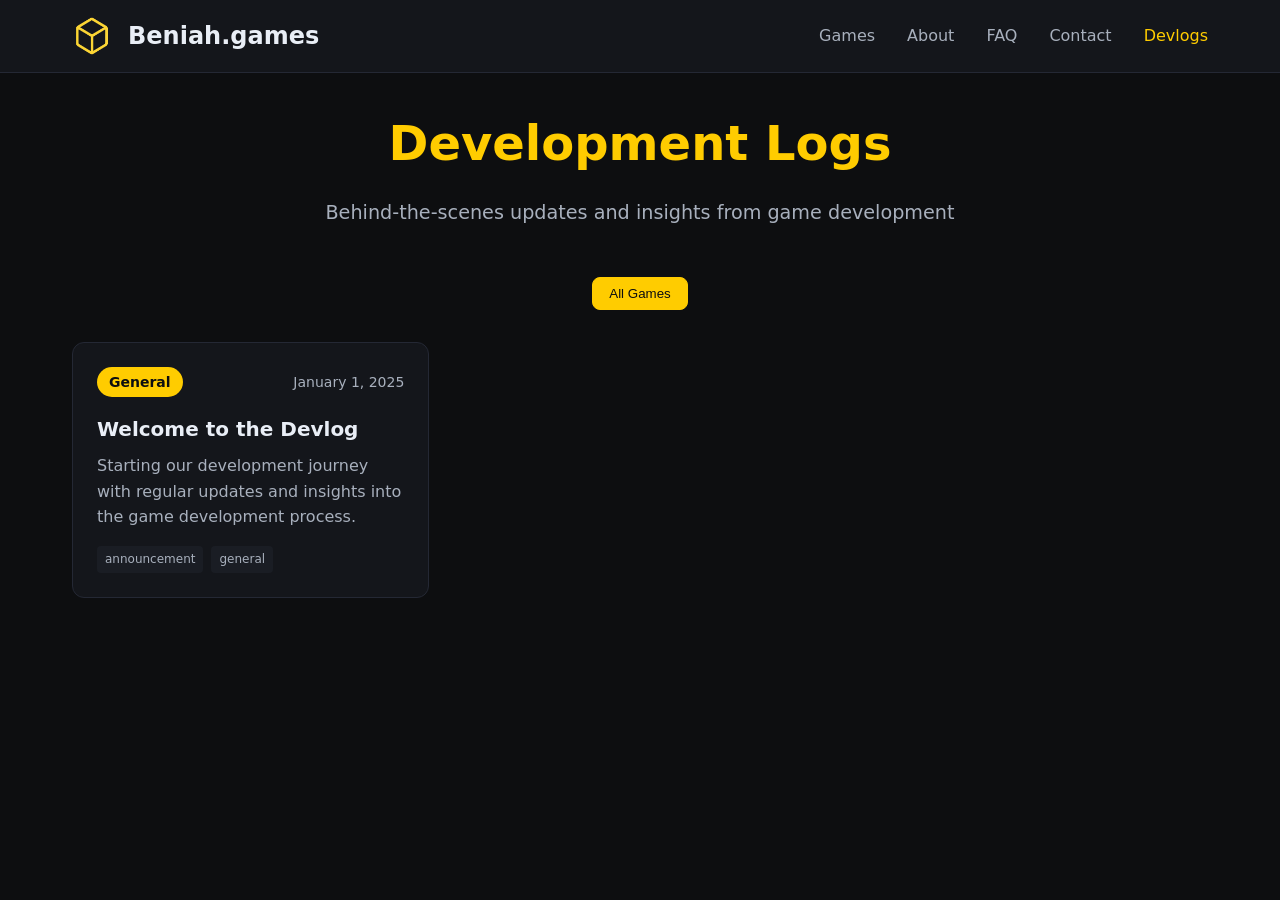
==== devlogs/index.html @ 623883e0 "devlogs" ====
<!DOCTYPE html>
<html lang="en">
<head>
  <meta charset="utf-8" />
  <meta name="viewport" content="width=device-width, initial-scale=1" />
  <title>Devlogs — Beniah.games</title>
  <meta name="description" content="Development logs and updates for Beniah.games indie projects." />
  <link rel="icon" href="../assets/Beniah.Games.Icon.png" type="image/png" />
  <style>
    :root{
      --bg:#0d0e10; --panel:#14161b; --panel-2:#1a1d24; --text:#e9eef6; --muted:#a8b0bd;
      --accent:#ffcc00; --accent-2:#ffd84d; --link:#ffcc00; --border:#242834;
      --shadow:0 10px 30px rgba(0,0,0,.35);
    }
    *{box-sizing:border-box}
    html{scroll-behavior:smooth}
    body{
      margin:0;font-family:Inter,ui-sans-serif,system-ui,Segoe UI,Arial,sans-serif;
      background:var(--bg);color:var(--text);line-height:1.6;
    }

    /* Header */
    header{
      background:var(--panel);border-bottom:1px solid var(--border);
      padding:1rem 0;position:sticky;top:0;z-index:100;
    }
    .header-content{
      max-width:1200px;margin:0 auto;padding:0 2rem;
      display:flex;align-items:center;justify-content:space-between;
    }
    .logo{
      display:flex;align-items:center;gap:1rem;text-decoration:none;color:var(--text);
    }
    .logo img{width:40px;height:40px;border-radius:8px;}
    .logo h1{margin:0;font-size:1.5rem;font-weight:700;}
    .nav-links{display:flex;gap:2rem;align-items:center;}
    .nav-links a{color:var(--muted);text-decoration:none;transition:color .2s;}
    .nav-links a:hover{color:var(--accent);}

    /* Main Content */
    main{max-width:1200px;margin:0 auto;padding:2rem;}
    .page-header{text-align:center;margin-bottom:3rem;}
    .page-header h1{font-size:3rem;margin:0 0 1rem 0;color:var(--accent);}
    .page-header p{font-size:1.2rem;color:var(--muted);margin:0;}

    /* Game Filter */
    .filter-section{margin-bottom:2rem;}
    .filter-buttons{display:flex;gap:1rem;flex-wrap:wrap;justify-content:center;}
    .filter-btn{
      background:var(--panel);border:1px solid var(--border);color:var(--text);
      padding:.5rem 1rem;border-radius:8px;cursor:pointer;transition:all .2s;
    }
    .filter-btn:hover,.filter-btn.active{
      background:var(--accent);color:var(--bg);border-color:var(--accent);
    }

    /* Devlog Grid */
    .devlogs-grid{display:grid;grid-template-columns:repeat(auto-fill,minmax(350px,1fr));gap:2rem;}
    .devlog-card{
      background:var(--panel);border:1px solid var(--border);border-radius:12px;
      padding:1.5rem;transition:transform .2s,box-shadow .2s;
    }
    .devlog-card:hover{transform:translateY(-4px);box-shadow:var(--shadow);}
    .devlog-meta{display:flex;justify-content:space-between;align-items:center;margin-bottom:1rem;}
    .devlog-game{
      background:var(--accent);color:var(--bg);padding:.25rem .75rem;
      border-radius:20px;font-size:.875rem;font-weight:600;
    }
    .devlog-date{color:var(--muted);font-size:.875rem;}
    .devlog-title{font-size:1.25rem;font-weight:600;margin:0 0 .5rem 0;}
    .devlog-title a{color:var(--text);text-decoration:none;}
    .devlog-title a:hover{color:var(--accent);}
    .devlog-excerpt{color:var(--muted);margin:0 0 1rem 0;}
    .devlog-tags{display:flex;gap:.5rem;flex-wrap:wrap;}
    .devlog-tag{
      background:var(--panel-2);color:var(--muted);padding:.25rem .5rem;
      border-radius:4px;font-size:.75rem;
    }

    /* Empty State */
    .empty-state{
      text-align:center;padding:4rem 2rem;color:var(--muted);
    }
    .empty-state h3{margin:0 0 1rem 0;font-size:1.5rem;}

    /* Responsive */
    @media (max-width: 768px) {
      .header-content{padding:0 1rem;}
      main{padding:1rem;}
      .page-header h1{font-size:2rem;}
      .devlogs-grid{grid-template-columns:1fr;}
      .filter-buttons{justify-content:flex-start;}
    }
  </style>
</head>
<body>
  <header>
    <div class="header-content">
      <a href="../" class="logo">
        <img src="../assets/Beniah.Games.Icon.png" alt="Beniah.games">
        <h1>Beniah.games</h1>
      </a>
      <nav class="nav-links">
        <a href="../#games">Games</a>
        <a href="../#about">About</a>
        <a href="../#faq">FAQ</a>
        <a href="../#contact">Contact</a>
        <a href="./" style="color: var(--accent);">Devlogs</a>
      </nav>
    </div>
  </header>

  <main>
    <div class="page-header">
      <h1>Development Logs</h1>
      <p>Behind-the-scenes updates and insights from game development</p>
    </div>

    <div class="filter-section">
      <div class="filter-buttons">
        <button class="filter-btn active" data-game="all">All Games</button>
        <!-- Game filter buttons will be populated by JavaScript -->
      </div>
    </div>

    <div class="devlogs-grid" id="devlogs-container">
      <!-- Devlog entries will be populated by JavaScript -->
    </div>

    <div class="empty-state" id="empty-state" style="display: none;">
      <h3>No devlogs yet</h3>
      <p>Check back soon for development updates and behind-the-scenes content!</p>
    </div>
  </main>

  <script>
    let devlogs = [];
    let games = [];

    // Load devlog data from JSON
    async function loadDevlogs() {
      try {
        const response = await fetch('./devlogs.json');
        const data = await response.json();
        devlogs = data.devlogs || [];
        games = data.games || [];
        
        // Sort devlogs by date (newest first)
        devlogs.sort((a, b) => new Date(b.date) - new Date(a.date));
        
        // Populate filter buttons
        populateFilterButtons();
        
        // Initial render
        renderDevlogs();
        
        // Make latest devlog available globally
        window.latestDevlog = devlogs[0] || null;
        
      } catch (error) {
        console.error('Failed to load devlogs:', error);
        document.getElementById('empty-state').style.display = 'block';
      }
    }

    // Populate filter buttons based on available games
    function populateFilterButtons() {
      const filterButtons = document.querySelector('.filter-buttons');
      const uniqueGames = [...new Set(devlogs.map(log => log.game))];
      
      uniqueGames.forEach(game => {
        if (game !== 'General') {
          const button = document.createElement('button');
          button.className = 'filter-btn';
          button.setAttribute('data-game', game.toLowerCase());
          button.textContent = game;
          filterButtons.appendChild(button);
        }
      });
    }

    // Render devlogs
    function renderDevlogs(filteredLogs = devlogs) {
      const container = document.getElementById('devlogs-container');
      const emptyState = document.getElementById('empty-state');
      
      if (filteredLogs.length === 0) {
        container.style.display = 'none';
        emptyState.style.display = 'block';
        return;
      }
      
      container.style.display = 'grid';
      emptyState.style.display = 'none';
      
      container.innerHTML = filteredLogs.map(log => `
        <article class="devlog-card">
          <div class="devlog-meta">
            <span class="devlog-game">${log.game}</span>
            <span class="devlog-date">${new Date(log.date).toLocaleDateString('en-US', { 
              year: 'numeric', 
              month: 'long', 
              day: 'numeric' 
            })}</span>
          </div>
          <h2 class="devlog-title">
            <a href="${log.content}">${log.title}</a>
          </h2>
          <p class="devlog-excerpt">${log.excerpt}</p>
          <div class="devlog-tags">
            ${log.tags.map(tag => `<span class="devlog-tag">${tag}</span>`).join('')}
          </div>
        </article>
      `).join('');
    }

    // Filter functionality
    document.addEventListener('click', (e) => {
      if (e.target.classList.contains('filter-btn')) {
        // Update active button
        document.querySelectorAll('.filter-btn').forEach(btn => btn.classList.remove('active'));
        e.target.classList.add('active');
        
        // Filter devlogs
        const selectedGame = e.target.getAttribute('data-game');
        const filtered = selectedGame === 'all' 
          ? devlogs 
          : devlogs.filter(log => log.game.toLowerCase() === selectedGame);
        
        renderDevlogs(filtered);
      }
    });

    // Initialize on page load
    document.addEventListener('DOMContentLoaded', loadDevlogs);

    // Export function for main page
    window.getLatestDevlog = () => window.latestDevlog || null;
  </script>
</body>
</html>
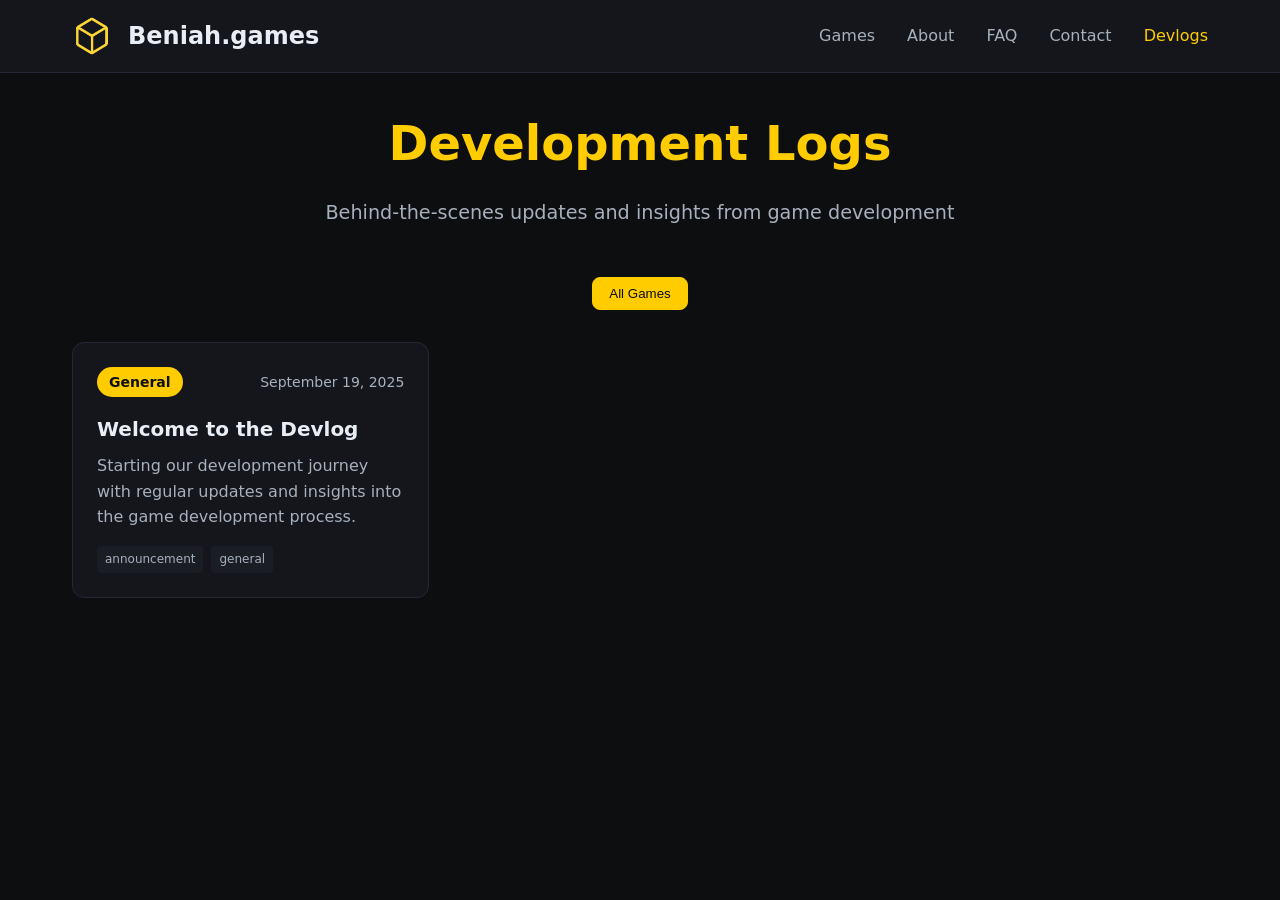
==== commit 51bf3fea: "d" ====
--- a/devlogs/index.html
+++ b/devlogs/index.html
@@ -140,7 +140,7 @@
     // Load devlog data from JSON
     async function loadDevlogs() {
       try {
-        const response = await fetch('./devlogs.json');
+        const response = await fetch('./devlogs.json?v=' + Date.now());
         const data = await response.json();
         devlogs = data.devlogs || [];
         games = data.games || [];
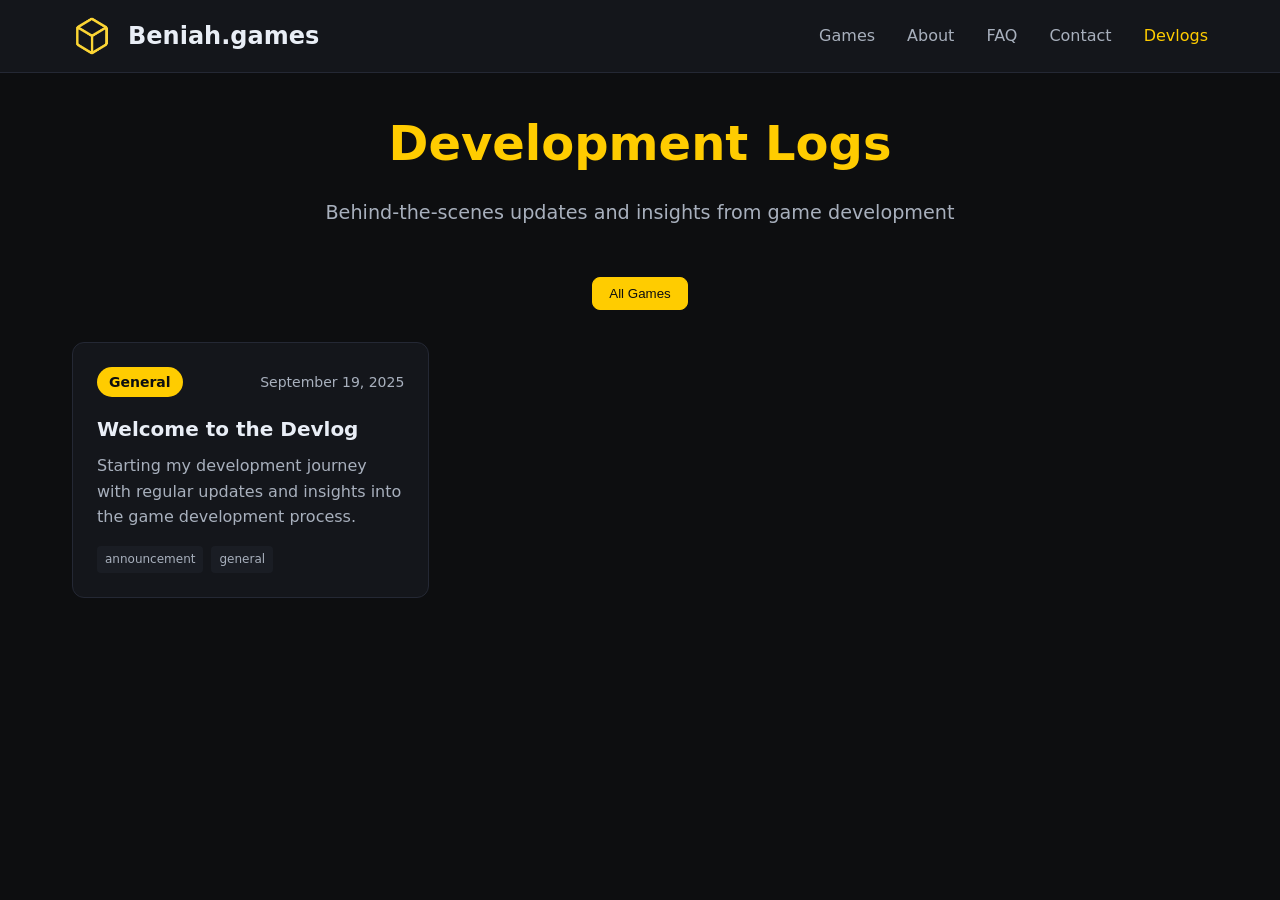
==== commit 6fe5e115: "Update" ====
--- a/devlogs/index.html
+++ b/devlogs/index.html
@@ -36,6 +36,37 @@
     .nav-links{display:flex;gap:2rem;align-items:center;}
     .nav-links a{color:var(--muted);text-decoration:none;transition:color .2s;}
     .nav-links a:hover{color:var(--accent);}
+
+    /* Hamburger + Mobile Panel */
+    .hamburger{display:none;flex-direction:column;gap:.45rem;align-items:center;justify-content:center;width:42px;height:42px;border:1px solid var(--accent);border-radius:10px;cursor:pointer;background:transparent}
+    .hamburger span{width:20px;height:2px;background:var(--accent);transition:.25s}
+    .hamburger[aria-expanded="true"] span:nth-child(1){transform:translateY(6px) rotate(45deg)}
+    .hamburger[aria-expanded="true"] span:nth-child(2){opacity:0}
+    .hamburger[aria-expanded="true"] span:nth-child(3){transform:translateY(-6px) rotate(-45deg)}
+    @media(max-width:820px){
+      .nav-links{display:flex}
+      .nav-links > a{display:none}
+      .hamburger{display:flex}
+    }
+    .menu-panel{
+      position:fixed;top:80px;left:0;right:0;background:var(--panel);border-bottom:1px solid var(--border);
+      transform:scaleY(0);transform-origin:top;opacity:0;pointer-events:none;transition:transform .25s,opacity .25s;z-index:99;
+    }
+    .menu-panel.open{transform:scaleY(1);opacity:1;pointer-events:auto;box-shadow:0 8px 20px rgba(0,0,0,.45)}
+    .menu-panel-inner{max-width:1100px;margin:0 auto;padding:.75rem 1rem;display:grid;gap:.5rem}
+    .menu-panel a{
+      position:relative;color:var(--text);text-decoration:none;padding:.75rem 1rem;border-radius:8px;
+      transition:background .2s,transform .25s,opacity .25s;opacity:0;transform:translateY(-10px);
+    }
+    .menu-panel a:hover{background:#171a21}
+    .menu-panel a::after{content:"";position:absolute;left:0;right:0;bottom:4px;height:2px;background:var(--accent);transform:scaleX(0);transform-origin:left;transition:transform .25s}
+    .menu-panel a:hover::after{transform:scaleX(1)}
+    .menu-panel.open .menu-panel-inner a:nth-child(1){opacity:1;transform:none;transition-delay:40ms}
+    .menu-panel.open .menu-panel-inner a:nth-child(2){opacity:1;transform:none;transition-delay:90ms}
+    .menu-panel.open .menu-panel-inner a:nth-child(3){opacity:1;transform:none;transition-delay:140ms}
+    .menu-panel.open .menu-panel-inner a:nth-child(4){opacity:1;transform:none;transition-delay:190ms}
+    .menu-panel.open .menu-panel-inner a:nth-child(5){opacity:1;transform:none;transition-delay:240ms}
+    .menu-panel.open .menu-panel-inner a:nth-child(6){opacity:1;transform:none;transition-delay:290ms}
 
     /* Main Content */
     main{max-width:1200px;margin:0 auto;padding:2rem;}
@@ -106,7 +137,24 @@
         <a href="../#faq">FAQ</a>
         <a href="../#contact">Contact</a>
         <a href="./" style="color: var(--accent);">Devlogs</a>
+        
+        <!-- Hamburger Menu Button -->
+        <button class="hamburger" id="hamburger" aria-expanded="false" aria-label="Open menu">
+          <span></span><span></span><span></span>
+        </button>
       </nav>
+
+      <!-- Mobile Panel -->
+      <div class="menu-panel" id="menu-panel">
+        <div class="menu-panel-inner">
+          <a href="../#about">About</a>
+          <a href="../#games">Games</a>
+          <a href="./" style="color: var(--accent);">Devlogs</a>
+          <a href="../#faq">FAQ</a>
+          <a href="../#contact">Contact</a>
+          <a href="https://discord.gg/PW6UZWtZ7C" target="_blank" rel="noopener">Discord</a>
+        </div>
+      </div>
     </div>
   </header>
 
@@ -234,6 +282,34 @@
     // Initialize on page load
     document.addEventListener('DOMContentLoaded', loadDevlogs);
 
+    // Hamburger menu functionality
+    (() => {
+      const hamburger = document.getElementById('hamburger');
+      const panel = document.getElementById('menu-panel');
+      
+      hamburger.addEventListener('click', () => {
+        const isOpen = hamburger.getAttribute('aria-expanded') === 'true';
+        hamburger.setAttribute('aria-expanded', !isOpen);
+        panel.classList.toggle('open', !isOpen);
+      });
+
+      // Close menu when clicking outside
+      document.addEventListener('click', (e) => {
+        if (!hamburger.contains(e.target) && !panel.contains(e.target)) {
+          hamburger.setAttribute('aria-expanded', 'false');
+          panel.classList.remove('open');
+        }
+      });
+
+      // Close menu when pressing escape
+      document.addEventListener('keydown', (e) => {
+        if (e.key === 'Escape') {
+          hamburger.setAttribute('aria-expanded', 'false');
+          panel.classList.remove('open');
+        }
+      });
+    })();
+
     // Export function for main page
     window.getLatestDevlog = () => window.latestDevlog || null;
   </script>
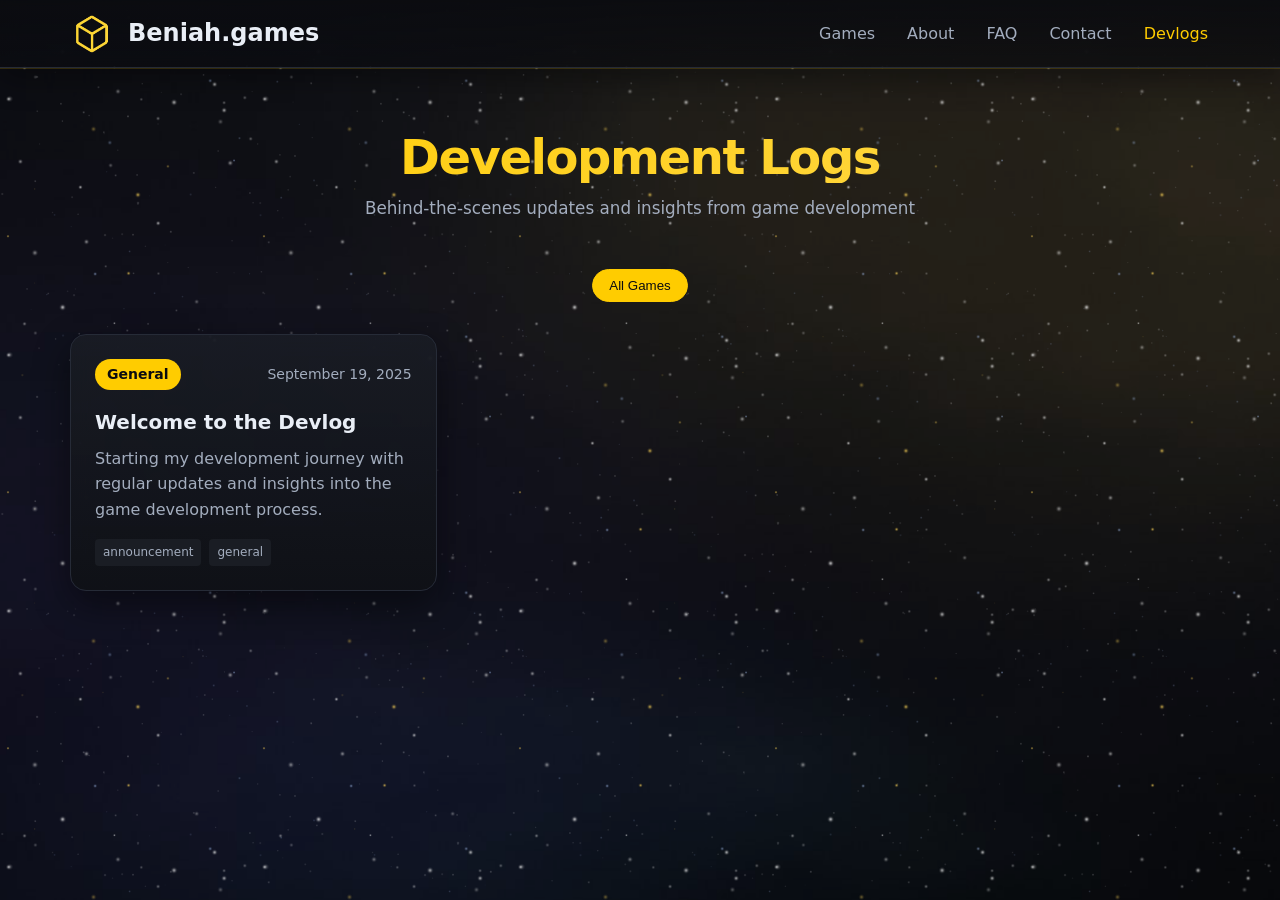
==== commit ffe89066: "Refresh site visuals, new backgrounds, Android as the platform Backgrounds: delete the old parallax " ====
--- a/devlogs/index.html
+++ b/devlogs/index.html
@@ -8,21 +8,35 @@
   <link rel="icon" href="../assets/Beniah.Games.Icon.png" type="image/png" />
   <style>
     :root{
-      --bg:#0d0e10; --panel:#14161b; --panel-2:#1a1d24; --text:#e9eef6; --muted:#a8b0bd;
-      --accent:#ffcc00; --accent-2:#ffd84d; --link:#ffcc00; --border:#242834;
-      --shadow:0 10px 30px rgba(0,0,0,.35);
+      --bg:#0b0c10; --panel:#14161b; --panel-2:#1a1d24; --text:#e9eef6; --muted:#a3adbe;
+      --accent:#ffcc00; --accent-2:#ffd84d; --link:#ffcc00; --border:#262b37;
+      --glass:linear-gradient(180deg,rgba(26,29,37,.86),rgba(15,17,22,.93));
+      --shadow:0 14px 36px rgba(0,0,0,.45);
+      --radius:16px;
     }
     *{box-sizing:border-box}
     html{scroll-behavior:smooth}
     body{
       margin:0;font-family:Inter,ui-sans-serif,system-ui,Segoe UI,Arial,sans-serif;
       background:var(--bg);color:var(--text);line-height:1.6;
-    }
+      position:relative;z-index:0;overflow-x:hidden;
+    }
+
+    /* Background layers (shared look with the home page) */
+    .parallax{position:fixed;inset:0;height:100vh;overflow:hidden;z-index:-1}
+    .layer{position:absolute;inset:-10%}
+    .layer-back{background:url('../assets/bg/bg-space.jpg') no-repeat center center;background-size:cover;opacity:.85}
+    .layer-mid{background:url('../assets/bg/bg-stars-far.png') repeat;background-size:320px 320px;opacity:.5}
+    .layer-front{background:url('../assets/bg/bg-stars-near.png') repeat;background-size:256px 256px;opacity:.75;
+      animation:twinkle 7s ease-in-out infinite}
+    @keyframes twinkle{0%,100%{opacity:.75}50%{opacity:.42}}
 
     /* Header */
     header{
-      background:var(--panel);border-bottom:1px solid var(--border);
-      padding:1rem 0;position:sticky;top:0;z-index:100;
+      background:linear-gradient(180deg,rgba(11,12,16,.92),rgba(11,12,16,.72));
+      border-bottom:1px solid var(--border);backdrop-filter:saturate(160%) blur(12px);
+      box-shadow:0 1px 0 rgba(255,204,0,.16),0 10px 30px rgba(0,0,0,.35);
+      padding:.85rem 0;position:sticky;top:0;z-index:100;
     }
     .header-content{
       max-width:1200px;margin:0 auto;padding:0 2rem;
@@ -69,29 +83,32 @@
     .menu-panel.open .menu-panel-inner a:nth-child(6){opacity:1;transform:none;transition-delay:290ms}
 
     /* Main Content */
-    main{max-width:1200px;margin:0 auto;padding:2rem;}
-    .page-header{text-align:center;margin-bottom:3rem;}
-    .page-header h1{font-size:3rem;margin:0 0 1rem 0;color:var(--accent);}
-    .page-header p{font-size:1.2rem;color:var(--muted);margin:0;}
+    main{max-width:1180px;margin:0 auto;padding:clamp(2.5rem,6vw,4rem) 1.25rem 4rem;}
+    .page-header{text-align:center;margin-bottom:clamp(2rem,5vw,3rem);}
+    .page-header h1{font-size:clamp(2.1rem,5vw,3rem);margin:0 0 .75rem;letter-spacing:-.03em;line-height:1.05;
+      background:linear-gradient(135deg,var(--accent),var(--accent-2));
+      -webkit-background-clip:text;-webkit-text-fill-color:transparent;background-clip:text;}
+    .page-header p{font-size:1.05rem;color:var(--muted);margin:0 auto;max-width:52ch;}
 
     /* Game Filter */
     .filter-section{margin-bottom:2rem;}
     .filter-buttons{display:flex;gap:1rem;flex-wrap:wrap;justify-content:center;}
     .filter-btn{
-      background:var(--panel);border:1px solid var(--border);color:var(--text);
-      padding:.5rem 1rem;border-radius:8px;cursor:pointer;transition:all .2s;
+      background:rgba(255,255,255,.04);border:1px solid var(--border);color:var(--text);
+      padding:.5rem 1rem;border-radius:999px;cursor:pointer;transition:all .2s;
     }
     .filter-btn:hover,.filter-btn.active{
       background:var(--accent);color:var(--bg);border-color:var(--accent);
     }
 
     /* Devlog Grid */
-    .devlogs-grid{display:grid;grid-template-columns:repeat(auto-fill,minmax(350px,1fr));gap:2rem;}
+    .devlogs-grid{display:grid;grid-template-columns:repeat(auto-fill,minmax(min(100%,340px),1fr));gap:1.25rem;}
     .devlog-card{
-      background:var(--panel);border:1px solid var(--border);border-radius:12px;
-      padding:1.5rem;transition:transform .2s,box-shadow .2s;
-    }
-    .devlog-card:hover{transform:translateY(-4px);box-shadow:var(--shadow);}
+      background:var(--glass);backdrop-filter:blur(10px);
+      border:1px solid var(--border);border-radius:var(--radius);box-shadow:var(--shadow);
+      padding:1.5rem;transition:transform .25s,box-shadow .3s,border-color .3s;
+    }
+    .devlog-card:hover{transform:translateY(-4px);border-color:rgba(255,204,0,.45);box-shadow:0 18px 44px rgba(0,0,0,.5);}
     .devlog-meta{display:flex;justify-content:space-between;align-items:center;margin-bottom:1rem;}
     .devlog-game{
       background:var(--accent);color:var(--bg);padding:.25rem .75rem;
@@ -110,7 +127,13 @@
 
     /* Empty State */
     .empty-state{
-      text-align:center;padding:4rem 2rem;color:var(--muted);
+      text-align:center;padding:3.5rem 2rem;color:var(--muted);
+      border:1px dashed var(--border);border-radius:var(--radius);
+    }
+    a:focus-visible,button:focus-visible{outline:2px solid var(--accent);outline-offset:3px;border-radius:10px}
+    @media (prefers-reduced-motion:reduce){
+      *{animation-duration:.001ms!important;animation-iteration-count:1!important;transition-duration:.001ms!important}
+      html{scroll-behavior:auto}
     }
     .empty-state h3{margin:0 0 1rem 0;font-size:1.5rem;}
 
@@ -125,6 +148,13 @@
   </style>
 </head>
 <body>
+  <!-- Background layers -->
+  <div class="parallax" aria-hidden="true">
+    <div class="layer layer-back"></div>
+    <div class="layer layer-mid"></div>
+    <div class="layer layer-front"></div>
+  </div>
+
   <header>
     <div class="header-content">
       <a href="../" class="logo">
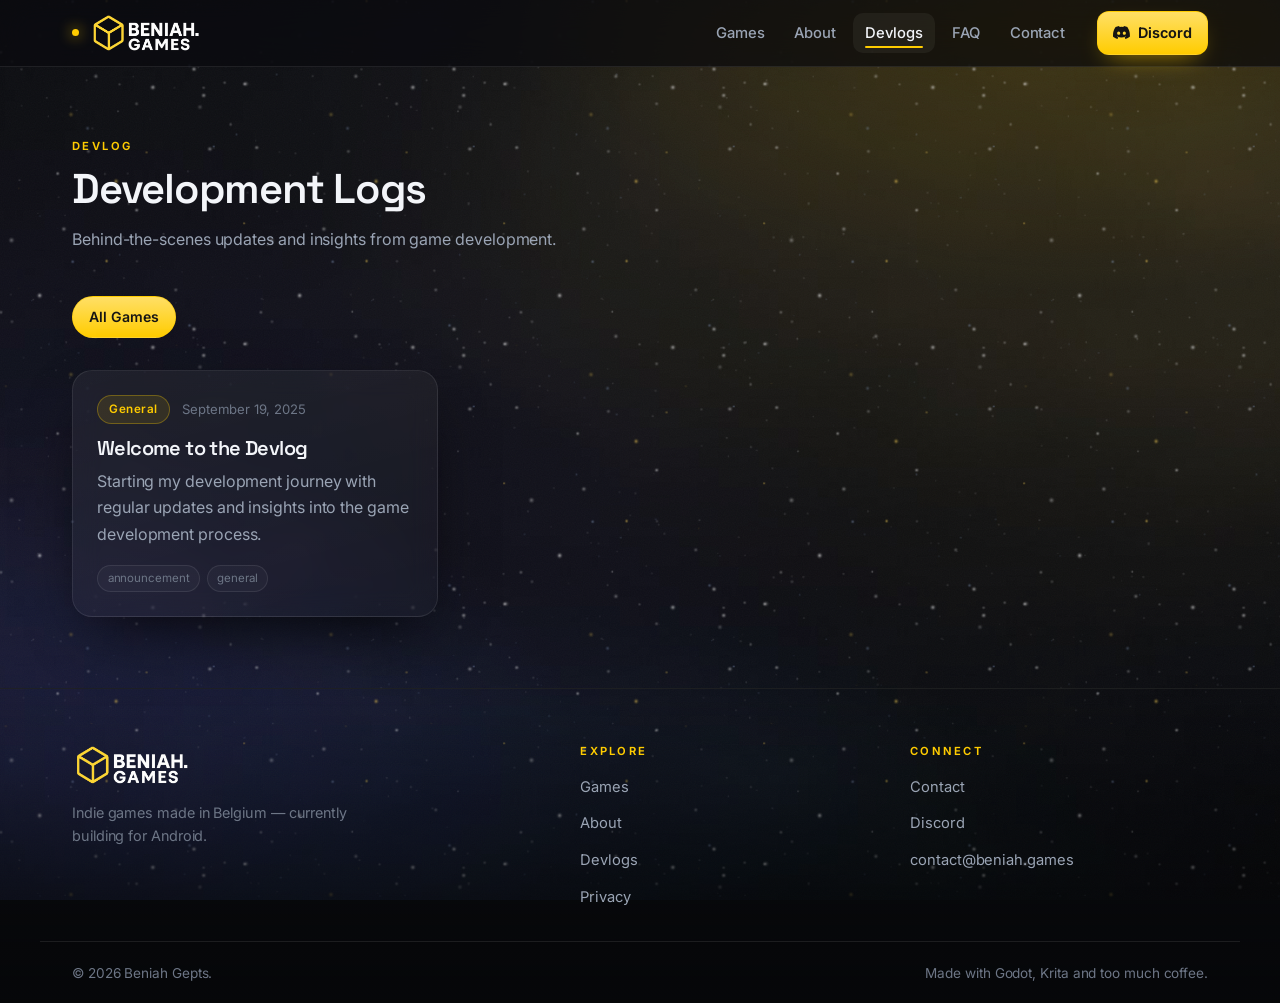
==== commit 2a31500d: "Redesign the site around a shared design system Visual rebuild of every page, keeping the yellow acc" ====
--- a/devlogs/index.html
+++ b/devlogs/index.html
@@ -3,213 +3,119 @@
 <head>
   <meta charset="utf-8" />
   <meta name="viewport" content="width=device-width, initial-scale=1" />
-  <title>Devlogs — Beniah.games</title>
-  <meta name="description" content="Development logs and updates for Beniah.games indie projects." />
+  <title>Devlogs &mdash; Beniah.games</title>
+  <meta name="description" content="Development logs and behind-the-scenes updates from Beniah.games." />
   <link rel="icon" href="../assets/Beniah.Games.Icon.png" type="image/png" />
+  <link rel="preconnect" href="https://fonts.googleapis.com">
+  <link rel="preconnect" href="https://fonts.gstatic.com" crossorigin>
+  <link href="https://fonts.googleapis.com/css2?family=Space+Grotesk:wght@500;600;700&family=Inter:wght@400;500;600&display=swap" rel="stylesheet">
+  <link rel="stylesheet" href="../assets/site.css">
   <style>
-    :root{
-      --bg:#0b0c10; --panel:#14161b; --panel-2:#1a1d24; --text:#e9eef6; --muted:#a3adbe;
-      --accent:#ffcc00; --accent-2:#ffd84d; --link:#ffcc00; --border:#262b37;
-      --glass:linear-gradient(180deg,rgba(26,29,37,.86),rgba(15,17,22,.93));
-      --shadow:0 14px 36px rgba(0,0,0,.45);
-      --radius:16px;
-    }
-    *{box-sizing:border-box}
-    html{scroll-behavior:smooth}
-    body{
-      margin:0;font-family:Inter,ui-sans-serif,system-ui,Segoe UI,Arial,sans-serif;
-      background:var(--bg);color:var(--text);line-height:1.6;
-      position:relative;z-index:0;overflow-x:hidden;
-    }
-
-    /* Background layers (shared look with the home page) */
-    .parallax{position:fixed;inset:0;height:100vh;overflow:hidden;z-index:-1}
-    .layer{position:absolute;inset:-10%}
-    .layer-back{background:url('../assets/bg/bg-space.jpg') no-repeat center center;background-size:cover;opacity:.85}
-    .layer-mid{background:url('../assets/bg/bg-stars-far.png') repeat;background-size:320px 320px;opacity:.5}
-    .layer-front{background:url('../assets/bg/bg-stars-near.png') repeat;background-size:256px 256px;opacity:.75;
-      animation:twinkle 7s ease-in-out infinite}
-    @keyframes twinkle{0%,100%{opacity:.75}50%{opacity:.42}}
-
-    /* Header */
-    header{
-      background:linear-gradient(180deg,rgba(11,12,16,.92),rgba(11,12,16,.72));
-      border-bottom:1px solid var(--border);backdrop-filter:saturate(160%) blur(12px);
-      box-shadow:0 1px 0 rgba(255,204,0,.16),0 10px 30px rgba(0,0,0,.35);
-      padding:.85rem 0;position:sticky;top:0;z-index:100;
-    }
-    .header-content{
-      max-width:1200px;margin:0 auto;padding:0 2rem;
-      display:flex;align-items:center;justify-content:space-between;
-    }
-    .logo{
-      display:flex;align-items:center;gap:1rem;text-decoration:none;color:var(--text);
-    }
-    .logo img{width:40px;height:40px;border-radius:8px;}
-    .logo h1{margin:0;font-size:1.5rem;font-weight:700;}
-    .nav-links{display:flex;gap:2rem;align-items:center;}
-    .nav-links a{color:var(--muted);text-decoration:none;transition:color .2s;}
-    .nav-links a:hover{color:var(--accent);}
-
-    /* Hamburger + Mobile Panel */
-    .hamburger{display:none;flex-direction:column;gap:.45rem;align-items:center;justify-content:center;width:42px;height:42px;border:1px solid var(--accent);border-radius:10px;cursor:pointer;background:transparent}
-    .hamburger span{width:20px;height:2px;background:var(--accent);transition:.25s}
-    .hamburger[aria-expanded="true"] span:nth-child(1){transform:translateY(6px) rotate(45deg)}
-    .hamburger[aria-expanded="true"] span:nth-child(2){opacity:0}
-    .hamburger[aria-expanded="true"] span:nth-child(3){transform:translateY(-6px) rotate(-45deg)}
-    @media(max-width:820px){
-      .nav-links{display:flex}
-      .nav-links > a{display:none}
-      .hamburger{display:flex}
-    }
-    .menu-panel{
-      position:fixed;top:80px;left:0;right:0;background:var(--panel);border-bottom:1px solid var(--border);
-      transform:scaleY(0);transform-origin:top;opacity:0;pointer-events:none;transition:transform .25s,opacity .25s;z-index:99;
-    }
-    .menu-panel.open{transform:scaleY(1);opacity:1;pointer-events:auto;box-shadow:0 8px 20px rgba(0,0,0,.45)}
-    .menu-panel-inner{max-width:1100px;margin:0 auto;padding:.75rem 1rem;display:grid;gap:.5rem}
-    .menu-panel a{
-      position:relative;color:var(--text);text-decoration:none;padding:.75rem 1rem;border-radius:8px;
-      transition:background .2s,transform .25s,opacity .25s;opacity:0;transform:translateY(-10px);
-    }
-    .menu-panel a:hover{background:#171a21}
-    .menu-panel a::after{content:"";position:absolute;left:0;right:0;bottom:4px;height:2px;background:var(--accent);transform:scaleX(0);transform-origin:left;transition:transform .25s}
-    .menu-panel a:hover::after{transform:scaleX(1)}
-    .menu-panel.open .menu-panel-inner a:nth-child(1){opacity:1;transform:none;transition-delay:40ms}
-    .menu-panel.open .menu-panel-inner a:nth-child(2){opacity:1;transform:none;transition-delay:90ms}
-    .menu-panel.open .menu-panel-inner a:nth-child(3){opacity:1;transform:none;transition-delay:140ms}
-    .menu-panel.open .menu-panel-inner a:nth-child(4){opacity:1;transform:none;transition-delay:190ms}
-    .menu-panel.open .menu-panel-inner a:nth-child(5){opacity:1;transform:none;transition-delay:240ms}
-    .menu-panel.open .menu-panel-inner a:nth-child(6){opacity:1;transform:none;transition-delay:290ms}
-
-    /* Main Content */
-    main{max-width:1180px;margin:0 auto;padding:clamp(2.5rem,6vw,4rem) 1.25rem 4rem;}
-    .page-header{text-align:center;margin-bottom:clamp(2rem,5vw,3rem);}
-    .page-header h1{font-size:clamp(2.1rem,5vw,3rem);margin:0 0 .75rem;letter-spacing:-.03em;line-height:1.05;
-      background:linear-gradient(135deg,var(--accent),var(--accent-2));
-      -webkit-background-clip:text;-webkit-text-fill-color:transparent;background-clip:text;}
-    .page-header p{font-size:1.05rem;color:var(--muted);margin:0 auto;max-width:52ch;}
-
-    /* Game Filter */
-    .filter-section{margin-bottom:2rem;}
-    .filter-buttons{display:flex;gap:1rem;flex-wrap:wrap;justify-content:center;}
-    .filter-btn{
-      background:rgba(255,255,255,.04);border:1px solid var(--border);color:var(--text);
-      padding:.5rem 1rem;border-radius:999px;cursor:pointer;transition:all .2s;
-    }
-    .filter-btn:hover,.filter-btn.active{
-      background:var(--accent);color:var(--bg);border-color:var(--accent);
-    }
-
-    /* Devlog Grid */
-    .devlogs-grid{display:grid;grid-template-columns:repeat(auto-fill,minmax(min(100%,340px),1fr));gap:1.25rem;}
-    .devlog-card{
-      background:var(--glass);backdrop-filter:blur(10px);
-      border:1px solid var(--border);border-radius:var(--radius);box-shadow:var(--shadow);
-      padding:1.5rem;transition:transform .25s,box-shadow .3s,border-color .3s;
-    }
-    .devlog-card:hover{transform:translateY(-4px);border-color:rgba(255,204,0,.45);box-shadow:0 18px 44px rgba(0,0,0,.5);}
-    .devlog-meta{display:flex;justify-content:space-between;align-items:center;margin-bottom:1rem;}
-    .devlog-game{
-      background:var(--accent);color:var(--bg);padding:.25rem .75rem;
-      border-radius:20px;font-size:.875rem;font-weight:600;
-    }
-    .devlog-date{color:var(--muted);font-size:.875rem;}
-    .devlog-title{font-size:1.25rem;font-weight:600;margin:0 0 .5rem 0;}
-    .devlog-title a{color:var(--text);text-decoration:none;}
-    .devlog-title a:hover{color:var(--accent);}
-    .devlog-excerpt{color:var(--muted);margin:0 0 1rem 0;}
-    .devlog-tags{display:flex;gap:.5rem;flex-wrap:wrap;}
-    .devlog-tag{
-      background:var(--panel-2);color:var(--muted);padding:.25rem .5rem;
-      border-radius:4px;font-size:.75rem;
-    }
-
-    /* Empty State */
-    .empty-state{
-      text-align:center;padding:3.5rem 2rem;color:var(--muted);
-      border:1px dashed var(--border);border-radius:var(--radius);
-    }
-    a:focus-visible,button:focus-visible{outline:2px solid var(--accent);outline-offset:3px;border-radius:10px}
-    @media (prefers-reduced-motion:reduce){
-      *{animation-duration:.001ms!important;animation-iteration-count:1!important;transition-duration:.001ms!important}
-      html{scroll-behavior:auto}
-    }
-    .empty-state h3{margin:0 0 1rem 0;font-size:1.5rem;}
-
-    /* Responsive */
-    @media (max-width: 768px) {
-      .header-content{padding:0 1rem;}
-      main{padding:1rem;}
-      .page-header h1{font-size:2rem;}
-      .devlogs-grid{grid-template-columns:1fr;}
-      .filter-buttons{justify-content:flex-start;}
-    }
+    /* background art sits one level up from this page */
+    .layer-back{background:
+      radial-gradient(60% 45% at 78% 8%,rgba(255,204,0,.17),transparent 62%),
+      radial-gradient(55% 45% at 10% 78%,rgba(92,114,235,.16),transparent 66%),
+      url('../assets/bg/bg-space.jpg') center/cover no-repeat}
+    .layer-mid{background:url('../assets/bg/bg-stars-far.png') repeat;background-size:340px 340px}
+    .layer-front{background:url('../assets/bg/bg-stars-near.png') repeat;background-size:260px 260px}
   </style>
 </head>
 <body>
-  <!-- Background layers -->
   <div class="parallax" aria-hidden="true">
     <div class="layer layer-back"></div>
     <div class="layer layer-mid"></div>
     <div class="layer layer-front"></div>
   </div>
-
-  <header>
-    <div class="header-content">
-      <a href="../" class="logo">
-        <img src="../assets/Beniah.Games.Icon.png" alt="Beniah.games">
-        <h1>Beniah.games</h1>
+  <div class="grain" aria-hidden="true"></div>
+
+  <nav class="nav" id="top">
+    <div class="nav-inner">
+      <a class="brand" href="../" aria-label="Beniah.games">
+        <span class="dot"></span>
+        <img src="../assets/Beniah.Games.Logo.png" alt="Beniah.games">
       </a>
-      <nav class="nav-links">
-        <a href="../#games">Games</a>
+      <div class="nav-links">
+        <a href="../games/">Games</a>
         <a href="../#about">About</a>
+        <a href="./" class="is-active">Devlogs</a>
         <a href="../#faq">FAQ</a>
         <a href="../#contact">Contact</a>
-        <a href="./" style="color: var(--accent);">Devlogs</a>
-        
-        <!-- Hamburger Menu Button -->
-        <button class="hamburger" id="hamburger" aria-expanded="false" aria-label="Open menu">
+      </div>
+      <div class="nav-actions">
+        <a class="nav-cta" href="https://discord.gg/PW6UZWtZ7C" target="_blank" rel="noopener">
+          <svg viewBox="0 0 24 24" aria-hidden="true"><path d="M20.317 4.369a19.791 19.791 0 00-4.885-1.515.074.074 0 00-.079.037c-.211.375-.445.865-.608 1.249a18.27 18.27 0 00-5.487 0 12.64 12.64 0 00-.617-1.25.077.077 0 00-.079-.037A19.736 19.736 0 003.677 4.37a.07.07 0 00-.032.027C.533 9.046-.32 13.58.099 18.057a.082.082 0 00.031.057 19.9 19.9 0 005.993 3.03.077.077 0 00.084-.027c.462-.63.874-1.295 1.226-1.994a.076.076 0 00-.041-.104c-.652-.247-1.27-.55-1.845-.899a.077.077 0 01-.007-.127c.124-.093.248-.19.366-.287a.074.074 0 01.077-.01c3.869 1.776 8.065 1.776 11.896 0a.075.075 0 01.078.009c.118.098.242.195.366.288a.077.077 0 01-.006.127 12.298 12.298 0 01-1.846.898.077.077 0 00-.04.105c.36.698.772 1.364 1.225 1.994a.076.076 0 00.084.027 19.876 19.876 0 005.994-3.03.077.077 0 00.031-.056c.5-5.177-.838-9.673-3.548-13.66a.06.06 0 00-.031-.028zM8.02 15.33c-1.183 0-2.157-1.085-2.157-2.419 0-1.333.956-2.418 2.157-2.418 1.21 0 2.176 1.094 2.157 2.418 0 1.334-.956 2.419-2.157 2.419zm7.975 0c-1.183 0-2.157-1.085-2.157-2.419 0-1.333.956-2.418 2.157-2.418 1.21 0 2.176 1.094 2.157 2.418 0 1.334-.947 2.419-2.157 2.419z"/></svg><span>Discord</span>
+        </a>
+        <button class="hamburger" id="hamburger" aria-expanded="false" aria-label="Menu">
           <span></span><span></span><span></span>
         </button>
-      </nav>
-
-      <!-- Mobile Panel -->
-      <div class="menu-panel" id="menu-panel">
-        <div class="menu-panel-inner">
-          <a href="../#about">About</a>
-          <a href="../#games">Games</a>
-          <a href="./" style="color: var(--accent);">Devlogs</a>
-          <a href="../#faq">FAQ</a>
-          <a href="../#contact">Contact</a>
-          <a href="https://discord.gg/PW6UZWtZ7C" target="_blank" rel="noopener">Discord</a>
+      </div>
+    </div>
+    <div class="menu-panel" id="menu-panel">
+      <div class="menu-panel-inner">
+        <a href="../games/">Games</a>
+        <a href="../#about">About</a>
+        <a href="./" class="is-active">Devlogs</a>
+        <a href="../#faq">FAQ</a>
+        <a href="../#contact">Contact</a>
+        <a href="https://discord.gg/PW6UZWtZ7C" target="_blank" rel="noopener">Discord</a>
+      </div>
+    </div>
+  </nav>
+
+  <main>
+    <section>
+      <div class="wrap">
+        <div class="sec-head">
+          <div>
+            <span class="sec-label">Devlog</span>
+            <h2>Development Logs</h2>
+            <p class="sec-note">Behind-the-scenes updates and insights from game development.</p>
+          </div>
         </div>
-      </div>
-    </div>
-  </header>
-
-  <main>
-    <div class="page-header">
-      <h1>Development Logs</h1>
-      <p>Behind-the-scenes updates and insights from game development</p>
-    </div>
-
-    <div class="filter-section">
-      <div class="filter-buttons">
-        <button class="filter-btn active" data-game="all">All Games</button>
-        <!-- Game filter buttons will be populated by JavaScript -->
-      </div>
-    </div>
-
-    <div class="devlogs-grid" id="devlogs-container">
-      <!-- Devlog entries will be populated by JavaScript -->
-    </div>
-
-    <div class="empty-state" id="empty-state" style="display: none;">
-      <h3>No devlogs yet</h3>
-      <p>Check back soon for development updates and behind-the-scenes content!</p>
-    </div>
+
+        <div class="filter-buttons">
+          <button class="filter-btn active" data-game="all">All Games</button>
+        </div>
+
+        <div class="devlogs-grid" id="devlogs-container"></div>
+
+        <div class="empty-state" id="empty-state" style="display:none">
+          <h3>No devlogs yet</h3>
+          <p>Check back soon for development updates and behind-the-scenes content.</p>
+        </div>
+      </div>
+    </section>
   </main>
+
+  <footer class="site-footer">
+    <div class="footer-inner">
+      <div class="footer-brand">
+        <img src="../assets/Beniah.Games.Logo.png" alt="Beniah.games">
+        <p>Indie games made in Belgium &mdash; currently building for Android.</p>
+      </div>
+      <div class="footer-col">
+        <h4>Explore</h4>
+        <ul>
+          <li><a href="../games/">Games</a></li>
+          <li><a href="../#about">About</a></li>
+          <li><a href="../devlogs/">Devlogs</a></li>
+          <li><a href="../privacy/">Privacy</a></li>
+        </ul>
+      </div>
+      <div class="footer-col">
+        <h4>Connect</h4>
+        <ul>
+          <li><a href="../#contact">Contact</a></li>
+          <li><a href="https://discord.gg/PW6UZWtZ7C" target="_blank" rel="noopener">Discord</a></li>
+          <li><a href="mailto:contact@beniah.games">contact@beniah.games</a></li>
+        </ul>
+      </div>
+    </div>
+    <div class="footer-bottom">
+      <span>&copy; 2026 Beniah Gepts.</span>
+      <span>Made with Godot, Krita and too much coffee.</span>
+    </div>
+  </footer>
 
   <script>
     let devlogs = [];
@@ -343,5 +249,17 @@
     // Export function for main page
     window.getLatestDevlog = () => window.latestDevlog || null;
   </script>
+
+  <script>
+    (() => {
+      const burger = document.getElementById('hamburger');
+      const panel = document.getElementById('menu-panel');
+      if (!burger || !panel) return;
+      burger.addEventListener('click', () => {
+        const open = panel.classList.toggle('open');
+        burger.setAttribute('aria-expanded', open ? 'true' : 'false');
+      });
+    })();
+  </script>
 </body>
-</html>+</html>
--- a/assets/site.css
+++ b/assets/site.css
@@ -0,0 +1,631 @@
+/* Beniah.games — shared design system.
+   Loaded by every page; page-specific rules stay inline in that page. */
+
+/* ============================================================
+   Beniah.games — design tokens
+   ============================================================ */
+:root{
+  --bg:#0a0b0e;
+  --ink:#07080a;
+  --text:#f3f5f9;
+  --muted:#9aa4b4;
+  --faint:#6d7686;
+  --accent:#ffcc00;
+  --accent-2:#ffdf66;
+  --accent-ink:#161513;
+  --line:rgba(255,255,255,.085);
+  --line-strong:rgba(255,204,0,.38);
+  --surface:linear-gradient(165deg,rgba(255,255,255,.055),rgba(255,255,255,.018));
+  --surface-solid:#111317;
+  --glow:0 24px 60px -24px rgba(0,0,0,.9);
+  --glow-accent:0 22px 50px -22px rgba(255,204,0,.45);
+  --maxw:1200px;
+  --radius:20px;
+  --radius-sm:12px;
+  --ease:cubic-bezier(.22,.68,.26,1);
+  --font-display:"Space Grotesk",ui-sans-serif,system-ui,Segoe UI,Arial,sans-serif;
+  --font-body:Inter,ui-sans-serif,system-ui,-apple-system,Segoe UI,Roboto,Arial,sans-serif;
+}
+
+*{box-sizing:border-box}
+html{scroll-behavior:smooth;-webkit-text-size-adjust:100%}
+body{
+  margin:0;background:var(--bg);color:var(--text);
+  font-family:var(--font-body);font-size:16px;line-height:1.65;
+  letter-spacing:-.005em;overflow-x:hidden;position:relative;z-index:0;
+  -webkit-font-smoothing:antialiased;
+}
+img{max-width:100%;display:block}
+a{color:inherit}
+h1,h2,h3,h4{font-family:var(--font-display);font-weight:600;letter-spacing:-.03em;line-height:1.08;margin:0}
+p{margin:0}
+::selection{background:rgba(255,204,0,.28);color:#fff}
+
+.wrap{width:100%;max-width:var(--maxw);margin:0 auto;padding:0 clamp(1.1rem,4vw,2rem)}
+
+/* ============================================================
+   Atmosphere — parallax layers + grain
+   ============================================================ */
+.parallax{position:fixed;inset:0;height:100vh;overflow:hidden;z-index:-2;pointer-events:none}
+@supports (height:100dvh){.parallax{height:100dvh}}
+.layer{position:absolute;inset:-12%;will-change:transform}
+.layer-back{
+  background:
+    radial-gradient(60% 45% at 78% 8%,rgba(255,204,0,.17),transparent 62%),
+    radial-gradient(55% 45% at 10% 78%,rgba(92,114,235,.16),transparent 66%),
+    radial-gradient(40% 35% at 52% 110%,rgba(0,208,196,.10),transparent 70%),
+    url('assets/bg/bg-space.jpg') center/cover no-repeat;
+  opacity:.9;
+}
+.layer-mid{background:url('assets/bg/bg-stars-far.png') repeat;background-size:340px 340px;opacity:.42}
+.layer-front{
+  background:url('assets/bg/bg-stars-near.png') repeat;background-size:260px 260px;opacity:.6;
+  animation:twinkle 9s ease-in-out infinite;
+}
+@keyframes twinkle{0%,100%{opacity:.6}50%{opacity:.34}}
+/* fine grain keeps the gradients from banding */
+.grain{
+  position:fixed;inset:0;z-index:-1;pointer-events:none;opacity:.035;
+  background-image:url("data:image/svg+xml,%3Csvg xmlns='http://www.w3.org/2000/svg' width='160' height='160'%3E%3Cfilter id='n'%3E%3CfeTurbulence type='fractalNoise' baseFrequency='.85' numOctaves='3'/%3E%3C/filter%3E%3Crect width='160' height='160' filter='url(%23n)'/%3E%3C/svg%3E");
+}
+
+/* ============================================================
+   Navigation
+   ============================================================ */
+.nav{
+  position:sticky;top:0;z-index:60;
+  background:rgba(10,11,14,.72);backdrop-filter:saturate(150%) blur(18px);
+  border-bottom:1px solid var(--line);
+}
+.nav-inner{
+  max-width:var(--maxw);margin:0 auto;padding:.7rem clamp(1.1rem,4vw,2rem);
+  display:flex;align-items:center;gap:1.25rem;
+}
+.brand{display:flex;align-items:center;gap:.6rem;text-decoration:none;flex:0 0 auto}
+.brand img{height:38px;width:auto}
+.brand .dot{width:7px;height:7px;border-radius:50%;background:var(--accent);box-shadow:0 0 14px rgba(255,204,0,.95)}
+.nav-links{display:flex;align-items:center;gap:.35rem;margin-left:auto}
+.nav-links > a{
+  position:relative;color:var(--muted);text-decoration:none;font-size:.925rem;font-weight:500;
+  padding:.5rem .75rem;border-radius:10px;transition:color .25s var(--ease),background .25s var(--ease);
+}
+.nav-links > a:hover,.nav-links > a.is-active{color:var(--text);background:rgba(255,255,255,.05)}
+.nav-links > a.is-active::after{
+  content:"";position:absolute;left:.75rem;right:.75rem;bottom:.3rem;height:2px;border-radius:2px;background:var(--accent);
+}
+.nav-actions{display:flex;align-items:center;gap:.5rem;flex:0 0 auto}
+.icon-btn{
+  width:40px;height:40px;display:grid;place-items:center;border-radius:12px;cursor:pointer;
+  border:1px solid var(--line);background:rgba(255,255,255,.035);color:var(--muted);
+  transition:.25s var(--ease);
+}
+.icon-btn:hover{color:var(--accent);border-color:var(--line-strong);background:rgba(255,204,0,.08)}
+.icon-btn svg{width:18px;height:18px;fill:currentColor}
+.nav-cta{
+  display:inline-flex;align-items:center;gap:.5rem;padding:.55rem .95rem;border-radius:12px;
+  background:linear-gradient(180deg,var(--accent-2),var(--accent));color:var(--accent-ink);
+  font-weight:650;font-size:.9rem;text-decoration:none;border:1px solid rgba(255,204,0,.6);
+  box-shadow:0 10px 26px -12px rgba(255,204,0,.75);transition:.25s var(--ease);
+}
+.nav-cta:hover{transform:translateY(-1px);box-shadow:0 16px 32px -12px rgba(255,204,0,.85)}
+.nav-cta svg{width:17px;height:17px;fill:currentColor}
+.hamburger{display:none;flex-direction:column;gap:5px;align-items:center;justify-content:center;
+  width:40px;height:40px;border:1px solid var(--line);border-radius:12px;background:rgba(255,255,255,.035);cursor:pointer}
+.hamburger span{width:17px;height:1.8px;border-radius:2px;background:var(--accent);transition:.3s var(--ease)}
+.hamburger[aria-expanded="true"] span:nth-child(1){transform:translateY(6.8px) rotate(45deg)}
+.hamburger[aria-expanded="true"] span:nth-child(2){opacity:0}
+.hamburger[aria-expanded="true"] span:nth-child(3){transform:translateY(-6.8px) rotate(-45deg)}
+
+/* scroll progress hairline */
+#scroll-progress{position:absolute;left:0;bottom:-1px;height:2px;width:0;
+  background:linear-gradient(90deg,var(--accent),var(--accent-2));box-shadow:0 0 12px rgba(255,204,0,.7)}
+
+.menu-panel{
+  position:absolute;top:100%;left:0;right:0;background:rgba(10,11,14,.97);
+  backdrop-filter:blur(18px);border-bottom:1px solid var(--line);
+  transform-origin:top;transform:scaleY(0);opacity:0;pointer-events:none;
+  transition:transform .3s var(--ease),opacity .22s var(--ease);z-index:59;
+}
+.menu-panel.open{transform:scaleY(1);opacity:1;pointer-events:auto;box-shadow:0 20px 40px -20px rgba(0,0,0,.9)}
+.menu-panel-inner{max-width:var(--maxw);margin:0 auto;padding:1rem clamp(1.1rem,4vw,2rem) 1.4rem;display:grid;gap:.25rem}
+.menu-panel a{
+  color:var(--text);text-decoration:none;padding:.8rem .6rem;border-radius:12px;font-size:1.05rem;font-weight:500;
+  opacity:0;transform:translateY(-6px);transition:opacity .3s var(--ease),transform .3s var(--ease),background .2s;
+}
+.menu-panel a:hover{background:rgba(255,255,255,.05)}
+.menu-panel.open a{opacity:1;transform:none}
+.menu-panel.open a:nth-child(1){transition-delay:40ms}
+.menu-panel.open a:nth-child(2){transition-delay:80ms}
+.menu-panel.open a:nth-child(3){transition-delay:120ms}
+.menu-panel.open a:nth-child(4){transition-delay:160ms}
+.menu-panel.open a:nth-child(5){transition-delay:200ms}
+.menu-panel.open a:nth-child(6){transition-delay:240ms}
+
+@media(max-width:900px){
+  .nav-links{display:none}
+  .hamburger{display:flex}
+  .nav-cta span{display:none}
+  .nav-cta{padding:.55rem .7rem}
+}
+
+/* ============================================================
+   Buttons
+   ============================================================ */
+.btn{
+  display:inline-flex;align-items:center;justify-content:center;gap:.55rem;
+  padding:.8rem 1.25rem;border-radius:14px;font-weight:600;font-size:.95rem;
+  text-decoration:none;cursor:pointer;border:1px solid var(--line);
+  background:rgba(255,255,255,.04);color:var(--text);
+  transition:transform .25s var(--ease),border-color .25s var(--ease),background .25s var(--ease),box-shadow .25s var(--ease);
+}
+.btn:hover{transform:translateY(-2px);border-color:var(--line-strong);background:rgba(255,204,0,.08)}
+.btn-primary{
+  background:linear-gradient(180deg,var(--accent-2),var(--accent));color:var(--accent-ink);
+  border-color:rgba(255,204,0,.55);box-shadow:var(--glow-accent);
+}
+.btn-primary:hover{background:linear-gradient(180deg,var(--accent-2),var(--accent));box-shadow:0 26px 54px -20px rgba(255,204,0,.6)}
+.btn svg{width:18px;height:18px}
+.btn-sm{padding:.55rem .9rem;font-size:.875rem;border-radius:12px}
+
+/* store button */
+.btn-store{
+  display:inline-flex;align-items:center;gap:.6rem;padding:.55rem .95rem;border-radius:13px;
+  border:1px solid var(--line);background:rgba(255,255,255,.04);color:var(--text);
+  text-decoration:none;transition:.25s var(--ease);
+}
+.btn-store:hover{border-color:var(--line-strong);background:rgba(255,204,0,.08);transform:translateY(-2px)}
+.btn-store svg{width:19px;height:19px;fill:var(--accent);flex:0 0 auto}
+.bs-text{display:grid;line-height:1.2;text-align:left}
+.bs-top{font-size:.62rem;color:var(--faint);letter-spacing:.1em;text-transform:uppercase}
+.bs-main{font-size:.9rem;font-weight:650;font-family:var(--font-display)}
+
+/* ============================================================
+   Hero
+   ============================================================ */
+.hero{position:relative;overflow:hidden;padding:clamp(3.5rem,9vw,7rem) 0 clamp(3rem,7vw,5.5rem)}
+.hero-grid{
+  max-width:var(--maxw);margin:0 auto;padding:0 clamp(1.1rem,4vw,2rem);
+  display:grid;grid-template-columns:minmax(0,1.05fr) minmax(0,.95fr);
+  gap:clamp(2rem,5vw,4rem);align-items:center;
+}
+.eyebrow{
+  display:inline-flex;align-items:center;gap:.55rem;align-self:start;
+  font-size:.72rem;font-weight:650;letter-spacing:.2em;text-transform:uppercase;color:var(--accent);
+  padding:.4rem .8rem;border:1px solid rgba(255,204,0,.3);border-radius:999px;background:rgba(255,204,0,.07);
+}
+.eyebrow::before{content:"";width:5px;height:5px;border-radius:50%;background:var(--accent);box-shadow:0 0 10px var(--accent);
+  animation:pulseDot 2.6s ease-in-out infinite}
+@keyframes pulseDot{0%,100%{opacity:1}50%{opacity:.3}}
+.hero h1{
+  font-size:clamp(2.6rem,6.6vw,4.6rem);font-weight:700;margin:1.3rem 0 0;max-width:15ch;
+}
+.hero h1{
+  background:linear-gradient(118deg,#ffffff 30%,#ffeaa6 72%,var(--accent) 106%);
+  -webkit-background-clip:text;background-clip:text;-webkit-text-fill-color:transparent;color:transparent;
+}
+.hero-lead{color:var(--muted);font-size:clamp(1rem,1.25vw,1.12rem);max-width:52ch;margin:1.35rem 0 0}
+.hero-cta{display:flex;gap:.75rem;flex-wrap:wrap;margin-top:2rem}
+.hero-stats{display:flex;gap:clamp(1.25rem,3vw,2.5rem);margin:2.5rem 0 0;padding:0;list-style:none;flex-wrap:wrap}
+.hero-stats li{display:grid;gap:.1rem}
+.hero-stats b{font-family:var(--font-display);font-size:1.45rem;font-weight:600;color:var(--text)}
+.hero-stats span{font-size:.76rem;letter-spacing:.14em;text-transform:uppercase;color:var(--faint)}
+
+/* hero card stack */
+.hero-art{position:relative;display:grid;gap:.85rem;perspective:1200px}
+.hero-art::before{
+  content:"";position:absolute;inset:-25% -18%;z-index:-1;
+  background:radial-gradient(50% 50% at 55% 45%,rgba(255,204,0,.16),transparent 72%);
+}
+.mini{
+  display:flex;align-items:center;gap:.9rem;padding:.95rem 1.1rem;border-radius:16px;
+  text-decoration:none;color:inherit;border:1px solid var(--line);background:var(--surface);
+  backdrop-filter:blur(14px);box-shadow:var(--glow);
+  transition:transform .4s var(--ease),border-color .3s var(--ease),box-shadow .3s var(--ease);
+}
+.mini:nth-child(odd){margin-right:clamp(0px,3vw,2rem)}
+.mini:nth-child(even){margin-left:clamp(0px,3vw,2rem)}
+.mini:hover{border-color:var(--line-strong);transform:translateY(-4px) scale(1.015);box-shadow:var(--glow-accent)}
+.mini-icon{
+  flex:0 0 auto;width:44px;height:44px;border-radius:13px;display:grid;place-items:center;color:var(--accent);
+  background:rgba(255,204,0,.1);border:1px solid rgba(255,204,0,.26);
+}
+.mini-icon svg{width:23px;height:23px}
+.mini-name{display:block;font-family:var(--font-display);font-weight:600;font-size:1rem}
+.mini-sub{display:block;font-size:.78rem;color:var(--faint);margin-top:.1rem}
+
+@media(max-width:900px){
+  .hero-grid{grid-template-columns:1fr;gap:2.5rem}
+  .hero h1{max-width:18ch}
+  .hero-art{max-width:460px}
+  .mini:nth-child(odd),.mini:nth-child(even){margin-left:0;margin-right:0}
+}
+
+/* ============================================================
+   Sections
+   ============================================================ */
+main{position:relative}
+section{padding:clamp(2.75rem,5.5vw,4.5rem) 0;scroll-margin-top:84px}
+section + section{border-top:1px solid rgba(255,255,255,.045)}
+.sec-head{display:flex;align-items:flex-end;justify-content:space-between;gap:1.5rem;flex-wrap:wrap;margin-bottom:clamp(1.75rem,4vw,2.75rem)}
+.sec-head h2{font-size:clamp(1.75rem,3.6vw,2.6rem)}
+.sec-label{
+  display:block;font-size:.7rem;font-weight:650;letter-spacing:.22em;text-transform:uppercase;
+  color:var(--accent);margin-bottom:.7rem;
+}
+.sec-note{color:var(--muted);max-width:56ch;margin-top:.9rem}
+.rule{height:1px;background:linear-gradient(90deg,var(--line),transparent)}
+
+/* ============================================================
+   Game cards — bento grid
+   ============================================================ */
+.games-grid{display:grid;grid-template-columns:repeat(12,1fr);gap:clamp(.9rem,1.6vw,1.25rem)}
+.card{
+  position:relative;overflow:hidden;display:flex;flex-direction:column;
+  padding:clamp(1.35rem,2.2vw,1.9rem);border-radius:var(--radius);
+  border:1px solid var(--line);background:var(--surface);backdrop-filter:blur(14px);
+  box-shadow:var(--glow);
+  transition:transform .4s var(--ease),border-color .35s var(--ease),box-shadow .35s var(--ease);
+}
+.card::before{
+  content:"";position:absolute;inset:0 0 auto;height:1px;
+  background:linear-gradient(90deg,transparent,rgba(255,255,255,.22),transparent);
+}
+.card::after{
+  content:"";position:absolute;inset:-40% -10% auto auto;width:70%;height:120%;pointer-events:none;
+  background:radial-gradient(45% 45% at 70% 25%,rgba(255,204,0,.16),transparent 70%);
+  opacity:.75;transition:opacity .4s var(--ease);
+}
+.card:hover{transform:translateY(-5px);border-color:var(--line-strong);box-shadow:0 32px 64px -28px rgba(0,0,0,.95),0 0 0 1px rgba(255,204,0,.12)}
+.card:hover::after{opacity:1}
+.card > *{position:relative;z-index:1}
+.card-span-7{grid-column:span 7}
+.card-span-5{grid-column:span 5}
+.card-head{display:flex;align-items:center;gap:.9rem;margin-bottom:1rem}
+.card-icon{
+  flex:0 0 auto;width:48px;height:48px;border-radius:14px;display:grid;place-items:center;color:var(--accent);
+  background:rgba(255,204,0,.1);border:1px solid rgba(255,204,0,.26);
+  transition:transform .4s var(--ease)
+}
+.card:hover .card-icon{transform:rotate(-6deg) scale(1.06)}
+.card-icon svg{width:25px;height:25px}
+.card h3{font-size:1.3rem;margin-top:.15rem}
+.pill{
+  display:inline-block;font-size:.66rem;font-weight:600;letter-spacing:.14em;text-transform:uppercase;
+  color:var(--faint);
+}
+.card-desc{color:var(--muted);font-size:.95rem;margin-bottom:1.25rem}
+.card-desc strong{color:var(--text);font-weight:600}
+.chips{display:flex;gap:.4rem;flex-wrap:wrap;margin:0 0 1.15rem}
+.chip{
+  display:inline-flex;align-items:center;gap:.35rem;font-size:.73rem;color:var(--muted);
+  border:1px solid var(--line);border-radius:999px;padding:.26rem .6rem;background:rgba(255,255,255,.03);
+}
+.chip svg{width:12px;height:12px}
+.chip-accent{color:var(--accent);border-color:rgba(255,204,0,.3);background:rgba(255,204,0,.08)}
+.card-actions{display:flex;gap:.6rem;flex-wrap:wrap;margin-top:auto;padding-top:.35rem}
+.status{display:inline-flex;align-items:center;gap:.5rem;margin-top:1rem;font-size:.82rem;color:var(--faint)}
+.status::before{content:"";width:7px;height:7px;border-radius:50%;background:var(--accent);
+  box-shadow:0 0 10px rgba(255,204,0,.9);animation:pulseDot 2.6s ease-in-out infinite}
+
+@media(max-width:980px){
+  .card-span-7,.card-span-5{grid-column:span 12}
+}
+
+/* ============================================================
+   About
+   ============================================================ */
+.about-grid{display:grid;grid-template-columns:minmax(0,1.55fr) minmax(0,1fr);gap:clamp(1.5rem,4vw,3rem);align-items:start}
+.about-copy p{color:var(--muted);font-size:1.02rem}
+.about-copy p + p{margin-top:1.1rem}
+.about-copy strong{color:var(--text);font-weight:600}
+.panel{
+  border:1px solid var(--line);border-radius:var(--radius);background:var(--surface);
+  backdrop-filter:blur(14px);box-shadow:var(--glow);padding:clamp(1.3rem,2.4vw,1.8rem);
+}
+.facts{list-style:none;margin:0;padding:0;display:grid;gap:.9rem}
+.facts li{display:flex;justify-content:space-between;gap:1rem;align-items:baseline;
+  padding-bottom:.9rem;border-bottom:1px solid var(--line)}
+.facts li:last-child{border-bottom:0;padding-bottom:0}
+.facts dt,.facts .k{font-size:.72rem;letter-spacing:.16em;text-transform:uppercase;color:var(--faint)}
+.facts .v{font-family:var(--font-display);font-weight:500;color:var(--text);text-align:right}
+
+/* ============================================================
+   Devlog
+   ============================================================ */
+.devlog-card-preview{
+  border:1px solid var(--line);border-radius:var(--radius);background:var(--surface);
+  backdrop-filter:blur(14px);box-shadow:var(--glow);padding:clamp(1.4rem,2.6vw,2rem);
+  transition:transform .35s var(--ease),border-color .3s var(--ease);
+}
+.devlog-card-preview:hover{transform:translateY(-4px);border-color:var(--line-strong)}
+.devlog-meta{display:flex;align-items:center;gap:.8rem;flex-wrap:wrap;margin-bottom:.9rem}
+.devlog-game{
+  background:rgba(255,204,0,.1);border:1px solid rgba(255,204,0,.3);color:var(--accent);
+  padding:.25rem .7rem;border-radius:999px;font-size:.73rem;font-weight:600;letter-spacing:.04em;
+}
+.devlog-date{color:var(--faint);font-size:.82rem}
+.devlog-title{font-family:var(--font-display);font-size:1.25rem;font-weight:600;margin:0 0 .5rem}
+.devlog-excerpt{color:var(--muted);margin:0 0 1.1rem}
+.devlog-read-more{color:var(--accent);text-decoration:none;font-weight:600;font-size:.92rem;
+  display:inline-flex;align-items:center;gap:.4rem;transition:gap .25s var(--ease)}
+.devlog-read-more:hover{gap:.65rem}
+.devlog-empty{border:1px dashed var(--line);border-radius:var(--radius);padding:2.5rem 1.5rem;
+  text-align:center;color:var(--faint)}
+
+/* ============================================================
+   FAQ
+   ============================================================ */
+.faq{display:grid;gap:.7rem;max-width:860px}
+.faq details{
+  border:1px solid var(--line);border-radius:var(--radius-sm);background:rgba(255,255,255,.028);
+  padding:0 1.2rem;transition:border-color .25s var(--ease),background .25s var(--ease);
+}
+.faq details[open]{border-color:rgba(255,204,0,.28);background:rgba(255,204,0,.045)}
+.faq summary{
+  cursor:pointer;list-style:none;padding:1.05rem 0;display:flex;align-items:center;gap:1rem;
+  font-family:var(--font-display);font-weight:500;font-size:1.02rem;
+}
+.faq summary::-webkit-details-marker{display:none}
+.faq summary::after{
+  content:"";flex:0 0 auto;margin-left:auto;width:18px;height:18px;
+  background:
+    linear-gradient(var(--accent),var(--accent)) center/12px 1.6px no-repeat,
+    linear-gradient(var(--accent),var(--accent)) center/1.6px 12px no-repeat;
+  transition:transform .3s var(--ease);
+}
+.faq details[open] summary::after{transform:rotate(135deg)}
+.faq .answer{color:var(--muted);padding:0 0 1.2rem;font-size:.96rem}
+.faq .answer ul{margin:.6rem 0 0;padding-left:1.2rem}
+.faq .answer li{margin:.25rem 0}
+.faq .answer a{color:var(--accent)}
+.faq code{background:rgba(255,255,255,.07);padding:.1rem .4rem;border-radius:6px;font-size:.88em}
+
+/* ============================================================
+   Contact
+   ============================================================ */
+.contact-grid{display:grid;grid-template-columns:minmax(0,1.4fr) minmax(0,1fr);gap:clamp(1.5rem,3.5vw,2.5rem);align-items:start}
+.field{display:grid;gap:.45rem;margin-bottom:1rem}
+.field label{font-size:.78rem;letter-spacing:.1em;text-transform:uppercase;color:var(--faint)}
+.field input,.field textarea{
+  width:100%;padding:.85rem 1rem;border-radius:var(--radius-sm);border:1px solid var(--line);
+  background:rgba(255,255,255,.035);color:var(--text);font:inherit;font-size:.95rem;
+  transition:border-color .25s var(--ease),box-shadow .25s var(--ease),background .25s var(--ease);
+}
+.field input::placeholder,.field textarea::placeholder{color:var(--faint)}
+.field input:focus,.field textarea:focus{
+  outline:none;border-color:rgba(255,204,0,.5);background:rgba(255,255,255,.05);
+  box-shadow:0 0 0 4px rgba(255,204,0,.1);
+}
+.field textarea{resize:vertical;min-height:132px}
+.field-row{display:grid;grid-template-columns:1fr 1fr;gap:0 1rem}
+.form-status{margin-top:1rem;padding:.85rem 1rem;border-radius:var(--radius-sm);font-size:.9rem}
+.form-status.success{background:rgba(34,197,94,.1);border:1px solid rgba(34,197,94,.3);color:#4ade80}
+.form-status.error{background:rgba(239,68,68,.1);border:1px solid rgba(239,68,68,.3);color:#f87171}
+.contact-side p{color:var(--muted);font-size:.95rem}
+.contact-side a:not(.btn){color:var(--accent);text-decoration:none}
+.contact-side a:not(.btn):hover{text-decoration:underline}
+.contact-side .btn-primary{color:var(--accent-ink)}
+.contact-side .btn{width:100%;margin-top:1rem}
+@media(max-width:860px){
+  .about-grid,.contact-grid{grid-template-columns:1fr}
+}
+@media(max-width:560px){
+  .field-row{grid-template-columns:1fr}
+}
+
+/* ============================================================
+   Footer
+   ============================================================ */
+.site-footer{border-top:1px solid var(--line);background:linear-gradient(180deg,transparent,rgba(5,6,8,.8))}
+.footer-inner{
+  max-width:var(--maxw);margin:0 auto;padding:clamp(2.5rem,5vw,3.5rem) clamp(1.1rem,4vw,2rem) 2rem;
+  display:grid;grid-template-columns:1.6fr 1fr 1fr;gap:2rem;
+}
+.footer-brand img{height:40px}
+.footer-brand p{color:var(--faint);font-size:.9rem;margin-top:1rem;max-width:32ch}
+.footer-col h4{font-size:.7rem;letter-spacing:.2em;text-transform:uppercase;color:var(--accent);margin-bottom:1rem;font-family:var(--font-body);font-weight:650}
+.footer-col ul{list-style:none;margin:0;padding:0;display:grid;gap:.65rem}
+.footer-col a{color:var(--muted);text-decoration:none;font-size:.92rem;transition:color .2s}
+.footer-col a:hover{color:var(--accent)}
+.footer-bottom{
+  border-top:1px solid var(--line);padding:1.2rem clamp(1.1rem,4vw,2rem);
+  max-width:var(--maxw);margin:0 auto;display:flex;justify-content:space-between;gap:1rem;flex-wrap:wrap;
+  color:var(--faint);font-size:.85rem;
+}
+@media(max-width:760px){.footer-inner{grid-template-columns:1fr;gap:2rem}}
+
+/* ============================================================
+   Back to top
+   ============================================================ */
+#back-to-top{
+  position:fixed;right:clamp(1rem,3vw,2rem);bottom:clamp(1rem,3vw,2rem);width:46px;height:46px;
+  border-radius:14px;border:1px solid var(--line);background:rgba(12,13,17,.85);backdrop-filter:blur(12px);
+  color:var(--accent);font-size:1.1rem;cursor:pointer;display:grid;place-items:center;
+  opacity:0;pointer-events:none;transform:translateY(10px);transition:.3s var(--ease);z-index:50;
+}
+#back-to-top.show{opacity:1;pointer-events:auto;transform:none}
+#back-to-top:hover{border-color:var(--line-strong);background:rgba(255,204,0,.12)}
+
+/* ============================================================
+   Volume control
+   ============================================================ */
+.volume-control{position:relative;display:flex;align-items:center}
+.volume-btn{
+  width:40px;height:40px;display:grid;place-items:center;border-radius:12px;cursor:pointer;
+  border:1px solid var(--line);background:rgba(255,255,255,.035);color:var(--muted);transition:.25s var(--ease);
+}
+.volume-btn:hover{color:var(--accent);border-color:var(--line-strong);background:rgba(255,204,0,.08)}
+.volume-btn.muted{opacity:.55}
+.volume-icon{width:18px;height:18px;fill:currentColor}
+.volume-slider-container{
+  position:absolute;top:calc(100% + .6rem);right:0;min-width:190px;padding:1rem;
+  border:1px solid var(--line);border-radius:var(--radius-sm);background:rgba(12,13,17,.96);
+  backdrop-filter:blur(16px);box-shadow:var(--glow);
+  opacity:0;visibility:hidden;transform:translateY(-6px);transition:.25s var(--ease);z-index:70;
+}
+.volume-slider-container.show{opacity:1;visibility:visible;transform:none}
+.volume-slider{width:100%;height:4px;border-radius:2px;background:var(--line);outline:none;cursor:pointer;
+  -webkit-appearance:none;appearance:none}
+.volume-slider::-webkit-slider-thumb{-webkit-appearance:none;appearance:none;width:15px;height:15px;
+  border-radius:50%;background:var(--accent);cursor:pointer}
+.volume-slider::-moz-range-thumb{width:15px;height:15px;border-radius:50%;background:var(--accent);border:none;cursor:pointer}
+.volume-percentage{text-align:center;margin-top:.6rem;font-size:.8rem;color:var(--faint)}
+
+/* ============================================================
+   Account menu + auth modal
+   ============================================================ */
+.user-icon-container{position:relative}
+.user-icon-dropdown{
+  position:absolute;top:calc(100% + .6rem);right:0;min-width:160px;overflow:hidden;
+  border:1px solid var(--line);border-radius:var(--radius-sm);background:rgba(12,13,17,.97);
+  backdrop-filter:blur(16px);box-shadow:var(--glow);z-index:70;
+}
+.user-icon-dropdown a{display:block;padding:.75rem 1rem;color:var(--muted);text-decoration:none;font-size:.9rem;
+  border-bottom:1px solid var(--line);transition:.2s}
+.user-icon-dropdown a:last-child{border-bottom:0}
+.user-icon-dropdown a:hover{background:rgba(255,204,0,.1);color:var(--accent)}
+.user-menu{position:relative}
+.user-dropdown{position:absolute;top:100%;right:0;margin-top:.5rem;min-width:150px;overflow:hidden;
+  border:1px solid var(--line);border-radius:var(--radius-sm);background:rgba(12,13,17,.97);
+  box-shadow:var(--glow);opacity:0;visibility:hidden;transform:translateY(-6px);transition:.25s var(--ease);z-index:70}
+.user-menu:hover .user-dropdown{opacity:1;visibility:visible;transform:none}
+.user-dropdown a{display:block;padding:.7rem 1rem;color:var(--muted);text-decoration:none;font-size:.9rem;border-bottom:1px solid var(--line)}
+.user-dropdown a:last-child{border-bottom:0}
+.user-dropdown a:hover{background:rgba(255,204,0,.1);color:var(--accent)}
+
+.modal{display:none;position:fixed;inset:0;z-index:200;background:rgba(5,6,8,.78);backdrop-filter:blur(8px);
+  padding:1.25rem;overflow-y:auto}
+.modal.show,.modal[style*="block"]{display:flex}
+.modal-content{
+  position:relative;margin:auto;width:100%;max-width:420px;
+  border:1px solid var(--line);border-radius:var(--radius);background:#101217;
+  box-shadow:0 40px 80px -30px rgba(0,0,0,1);padding:clamp(1.5rem,4vw,2.25rem);
+}
+.modal .close{position:absolute;top:1rem;right:1.15rem;font-size:1.5rem;line-height:1;color:var(--faint);cursor:pointer;transition:color .2s}
+.modal .close:hover{color:var(--accent)}
+.auth-tabs{display:flex;gap:.4rem;margin-bottom:1.5rem;padding:.3rem;border-radius:14px;background:rgba(255,255,255,.04)}
+.tab-btn{
+  flex:1;padding:.6rem;border:0;border-radius:11px;background:transparent;color:var(--muted);
+  font:inherit;font-weight:600;font-size:.92rem;cursor:pointer;transition:.25s var(--ease);
+}
+.tab-btn.active{background:linear-gradient(180deg,var(--accent-2),var(--accent));color:var(--accent-ink)}
+.form-container{display:none}
+.form-container.active{display:block}
+.modal .form-group{display:grid;gap:.4rem;margin-bottom:1rem}
+.modal label{font-size:.78rem;letter-spacing:.1em;text-transform:uppercase;color:var(--faint)}
+.modal input{
+  width:100%;padding:.8rem 1rem;border-radius:var(--radius-sm);border:1px solid var(--line);
+  background:rgba(255,255,255,.035);color:var(--text);font:inherit;font-size:.95rem;
+}
+.modal input:focus{outline:none;border-color:rgba(255,204,0,.5);box-shadow:0 0 0 4px rgba(255,204,0,.1)}
+.modal form > button[type="submit"]{
+  width:100%;margin-top:.5rem;padding:.85rem;border-radius:var(--radius-sm);border:1px solid rgba(255,204,0,.55);
+  background:linear-gradient(180deg,var(--accent-2),var(--accent));color:var(--accent-ink);
+  font:inherit;font-weight:650;cursor:pointer;transition:.25s var(--ease);
+}
+.modal form > button[type="submit"]:hover{transform:translateY(-2px);box-shadow:var(--glow-accent)}
+.captcha-container{margin:1rem 0;display:flex;justify-content:center}
+.message{margin-top:.9rem;font-size:.88rem;text-align:center}
+.message.success{color:#4ade80}
+.message.error{color:#f87171}
+
+/* ============================================================
+   Motion + a11y
+   ============================================================ */
+.reveal{opacity:0;transform:translateY(18px);transition:opacity .7s var(--ease),transform .7s var(--ease)}
+.reveal.revealed{opacity:1;transform:none}
+.reveal:nth-child(2){transition-delay:.07s}
+.reveal:nth-child(3){transition-delay:.14s}
+.reveal:nth-child(4){transition-delay:.21s}
+
+a:focus-visible,button:focus-visible,summary:focus-visible,input:focus-visible,textarea:focus-visible,[tabindex]:focus-visible{
+  outline:2px solid var(--accent);outline-offset:3px;border-radius:10px;
+}
+.sr-only{position:absolute;width:1px;height:1px;padding:0;margin:-1px;overflow:hidden;clip:rect(0,0,0,0);white-space:nowrap;border:0}
+.language-selector{display:none !important}
+
+@media (prefers-reduced-motion:reduce){
+  *{animation-duration:.001ms !important;animation-iteration-count:1 !important;transition-duration:.001ms !important}
+  html{scroll-behavior:auto}
+  .parallax .layer{transform:none !important}
+  .reveal{opacity:1;transform:none}
+}
+
+/* ============================================================
+   Glitchy "0" in the 0:Nadir title
+   ============================================================ */
+.glitch{position:relative;display:inline-block;color:inherit;animation:glitchJitter 3.4s steps(1) infinite}
+.glitch::before,.glitch::after{content:attr(data-text);position:absolute;inset:0;pointer-events:none;opacity:0}
+.glitch::before{color:#63e8ff;animation:glitchSliceA 3.4s steps(1) infinite}
+.glitch::after{color:#ff5c8a;animation:glitchSliceB 3.4s steps(1) infinite}
+@keyframes glitchJitter{
+  0%,89%{transform:none}90%{transform:translate(1px,-1px)}92%{transform:translate(-1px,1px)}
+  94%{transform:translate(1px,0)}96%,100%{transform:none}
+}
+@keyframes glitchSliceA{
+  0%,89%{opacity:0;clip-path:inset(0 0 100% 0)}
+  90%{opacity:.9;clip-path:inset(8% 0 62% 0);transform:translate(-2px,-1px)}
+  92%{opacity:.85;clip-path:inset(58% 0 18% 0);transform:translate(2px,1px)}
+  94%{opacity:.8;clip-path:inset(32% 0 44% 0);transform:translate(-2px,1px)}
+  96%,100%{opacity:0;clip-path:inset(0 0 100% 0)}
+}
+@keyframes glitchSliceB{
+  0%,89%{opacity:0;clip-path:inset(0 0 100% 0)}
+  90%{opacity:.8;clip-path:inset(52% 0 26% 0);transform:translate(2px,1px)}
+  92%{opacity:.85;clip-path:inset(14% 0 58% 0);transform:translate(-2px,-1px)}
+  94%{opacity:.75;clip-path:inset(70% 0 10% 0);transform:translate(1px,-1px)}
+  96%,100%{opacity:0;clip-path:inset(0 0 100% 0)}
+}
+
+/* ============================================================
+   Policy index + long-form document pages
+   ============================================================ */
+.policy-list{display:grid;gap:1rem;max-width:760px}
+.policy-card{display:flex;align-items:center;justify-content:space-between;gap:1.5rem;
+  text-decoration:none;color:inherit;flex-direction:row}
+.policy-card h3{font-size:1.15rem}
+.policy-go{color:var(--accent);font-weight:600;font-size:.92rem;white-space:nowrap}
+
+.doc{max-width:780px;margin:0 auto;border:1px solid var(--line);border-radius:var(--radius);
+  background:var(--surface);backdrop-filter:blur(14px);box-shadow:var(--glow);
+  padding:clamp(1.5rem,4vw,3rem)}
+.doc h1{font-size:clamp(1.8rem,4vw,2.5rem)}
+.doc h2{font-size:1.05rem;color:var(--accent);margin:2.25rem 0 .6rem;
+  letter-spacing:.02em;font-family:var(--font-body);font-weight:650;text-transform:uppercase;font-size:.78rem}
+.doc p,.doc li{color:var(--muted)}
+.doc .meta{color:var(--faint);font-size:.9rem;margin:.6rem 0 1.75rem}
+.doc .summary{border-left:3px solid var(--accent);background:rgba(255,204,0,.06);
+  border-radius:0 12px 12px 0;padding:1rem 1.2rem;color:var(--text)}
+.doc ul{padding-left:1.3rem;margin:.6rem 0}
+.doc li{margin:.3rem 0}
+.doc a{color:var(--accent);overflow-wrap:anywhere}
+.doc-foot{margin-top:2.5rem;padding-top:1.25rem;border-top:1px solid var(--line);
+  display:flex;justify-content:space-between;gap:1rem;flex-wrap:wrap;color:var(--faint);font-size:.88rem}
+.doc-foot a{color:var(--faint);text-decoration:none}
+.doc-foot a:hover{color:var(--accent)}
+
+/* ============================================================
+   Devlog index
+   ============================================================ */
+.filter-buttons{display:flex;gap:.5rem;flex-wrap:wrap;margin-bottom:2rem}
+.filter-btn{
+  padding:.5rem 1rem;border-radius:999px;border:1px solid var(--line);background:rgba(255,255,255,.035);
+  color:var(--muted);font:inherit;font-size:.88rem;cursor:pointer;transition:.25s var(--ease);
+}
+.filter-btn:hover{color:var(--text);border-color:var(--line-strong)}
+.filter-btn.active{background:linear-gradient(180deg,var(--accent-2),var(--accent));color:var(--accent-ink);
+  border-color:rgba(255,204,0,.55);font-weight:600}
+.devlogs-grid{display:grid;grid-template-columns:repeat(auto-fill,minmax(min(100%,330px),1fr));gap:1.15rem}
+.devlog-card{
+  border:1px solid var(--line);border-radius:var(--radius);background:var(--surface);
+  backdrop-filter:blur(14px);box-shadow:var(--glow);padding:1.5rem;
+  transition:transform .35s var(--ease),border-color .3s var(--ease);
+}
+.devlog-card:hover{transform:translateY(-4px);border-color:var(--line-strong)}
+.devlog-card .devlog-title a{color:var(--text);text-decoration:none}
+.devlog-card .devlog-title a:hover{color:var(--accent)}
+.devlog-tags{display:flex;gap:.4rem;flex-wrap:wrap;margin-top:1rem}
+.devlog-tag{font-size:.72rem;color:var(--faint);border:1px solid var(--line);border-radius:999px;
+  padding:.2rem .6rem;background:rgba(255,255,255,.03)}
+.empty-state{border:1px dashed var(--line);border-radius:var(--radius);padding:3rem 1.5rem;text-align:center;color:var(--faint)}
+.empty-state h3{color:var(--text);margin-bottom:.5rem}
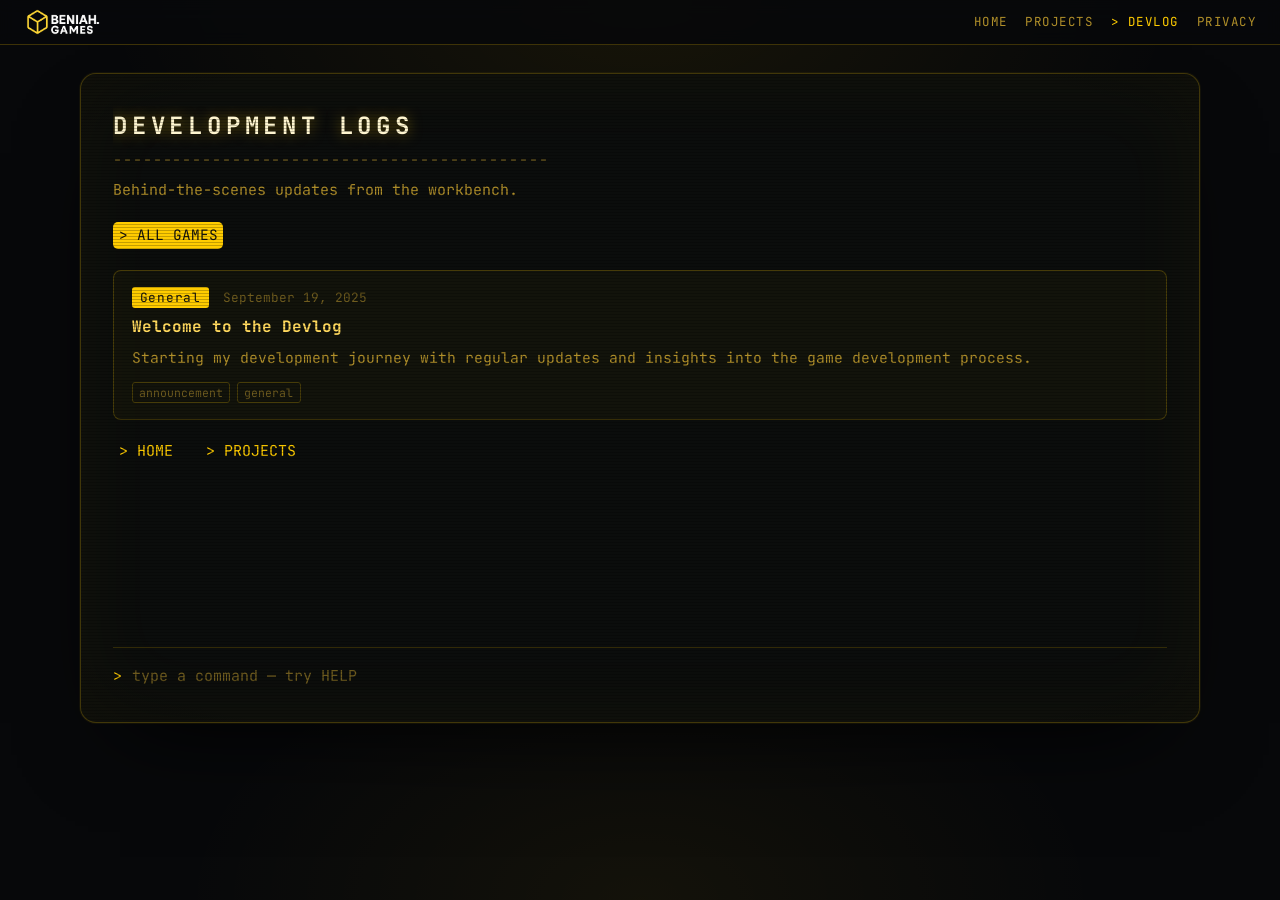
==== commit fbe54875: "Put every page in the terminal The games, devlog, privacy, policy, profile and 404 pages now run in " ====
--- a/devlogs/index.html
+++ b/devlogs/index.html
@@ -8,116 +8,52 @@
   <link rel="icon" href="../assets/Beniah.Games.Icon.png" type="image/png" />
   <link rel="preconnect" href="https://fonts.googleapis.com">
   <link rel="preconnect" href="https://fonts.gstatic.com" crossorigin>
-  <link href="https://fonts.googleapis.com/css2?family=Space+Grotesk:wght@500;600;700&family=Inter:wght@400;500;600&display=swap" rel="stylesheet">
-  <link rel="stylesheet" href="../assets/site.css">
-  <style>
-    /* background art sits one level up from this page */
-    .layer-back{background:
-      radial-gradient(60% 45% at 78% 8%,rgba(255,204,0,.17),transparent 62%),
-      radial-gradient(55% 45% at 10% 78%,rgba(92,114,235,.16),transparent 66%),
-      url('../assets/bg/bg-space.jpg') center/cover no-repeat}
-    .layer-mid{background:url('../assets/bg/bg-stars-far.png') repeat;background-size:340px 340px}
-    .layer-front{background:url('../assets/bg/bg-stars-near.png') repeat;background-size:260px 260px}
-  </style>
+  <link href="https://fonts.googleapis.com/css2?family=JetBrains+Mono:wght@400;500;700&display=swap" rel="stylesheet">
+  <link rel="stylesheet" href="../assets/terminal.css">
 </head>
-<body>
-  <div class="parallax" aria-hidden="true">
-    <div class="layer layer-back"></div>
-    <div class="layer layer-mid"></div>
-    <div class="layer layer-front"></div>
-  </div>
-  <div class="grain" aria-hidden="true"></div>
+<body data-root="../">
+  <header class="bar">
+    <a class="brand" href="../" aria-label="Beniah.games"><img src="../assets/Beniah.Games.Logo.png" alt="Beniah.games"></a>
+    <span class="sep"></span>
+    <nav class="barnav">
+      <a class="barlink" href="../">HOME</a>
+      <a class="barlink" href="../games/">PROJECTS</a>
+      <a class="barlink on" href="../devlogs/">DEVLOG</a>
+      <a class="barlink" href="../privacy/">PRIVACY</a>
+    </nav>
+  </header>
 
-  <nav class="nav" id="top">
-    <div class="nav-inner">
-      <a class="brand" href="../" aria-label="Beniah.games">
-        <span class="dot"></span>
-        <img src="../assets/Beniah.Games.Logo.png" alt="Beniah.games">
-      </a>
-      <div class="nav-links">
-        <a href="../games/">Games</a>
-        <a href="../#about">About</a>
-        <a href="./" class="is-active">Devlogs</a>
-        <a href="../#faq">FAQ</a>
-        <a href="../#contact">Contact</a>
-      </div>
-      <div class="nav-actions">
-        <a class="nav-cta" href="https://discord.gg/PW6UZWtZ7C" target="_blank" rel="noopener">
-          <svg viewBox="0 0 24 24" aria-hidden="true"><path d="M20.317 4.369a19.791 19.791 0 00-4.885-1.515.074.074 0 00-.079.037c-.211.375-.445.865-.608 1.249a18.27 18.27 0 00-5.487 0 12.64 12.64 0 00-.617-1.25.077.077 0 00-.079-.037A19.736 19.736 0 003.677 4.37a.07.07 0 00-.032.027C.533 9.046-.32 13.58.099 18.057a.082.082 0 00.031.057 19.9 19.9 0 005.993 3.03.077.077 0 00.084-.027c.462-.63.874-1.295 1.226-1.994a.076.076 0 00-.041-.104c-.652-.247-1.27-.55-1.845-.899a.077.077 0 01-.007-.127c.124-.093.248-.19.366-.287a.074.074 0 01.077-.01c3.869 1.776 8.065 1.776 11.896 0a.075.075 0 01.078.009c.118.098.242.195.366.288a.077.077 0 01-.006.127 12.298 12.298 0 01-1.846.898.077.077 0 00-.04.105c.36.698.772 1.364 1.225 1.994a.076.076 0 00.084.027 19.876 19.876 0 005.994-3.03.077.077 0 00.031-.056c.5-5.177-.838-9.673-3.548-13.66a.06.06 0 00-.031-.028zM8.02 15.33c-1.183 0-2.157-1.085-2.157-2.419 0-1.333.956-2.418 2.157-2.418 1.21 0 2.176 1.094 2.157 2.418 0 1.334-.956 2.419-2.157 2.419zm7.975 0c-1.183 0-2.157-1.085-2.157-2.419 0-1.333.956-2.418 2.157-2.418 1.21 0 2.176 1.094 2.157 2.418 0 1.334-.947 2.419-2.157 2.419z"/></svg><span>Discord</span>
-        </a>
-        <button class="hamburger" id="hamburger" aria-expanded="false" aria-label="Menu">
-          <span></span><span></span><span></span>
-        </button>
-      </div>
-    </div>
-    <div class="menu-panel" id="menu-panel">
-      <div class="menu-panel-inner">
-        <a href="../games/">Games</a>
-        <a href="../#about">About</a>
-        <a href="./" class="is-active">Devlogs</a>
-        <a href="../#faq">FAQ</a>
-        <a href="../#contact">Contact</a>
-        <a href="https://discord.gg/PW6UZWtZ7C" target="_blank" rel="noopener">Discord</a>
-      </div>
-    </div>
-  </nav>
-
-  <main>
-    <section>
-      <div class="wrap">
-        <div class="sec-head">
-          <div>
-            <span class="sec-label">Devlog</span>
-            <h2>Development Logs</h2>
-            <p class="sec-note">Behind-the-scenes updates and insights from game development.</p>
-          </div>
+  <main class="crt">
+    <div class="screen">
+      <div class="out">
+        <div class="page-head">
+          <h1>DEVELOPMENT LOGS</h1>
+          <p class="rule">--------------------------------------------</p>
+          <p class="sub">Behind-the-scenes updates from the workbench.</p>
         </div>
 
         <div class="filter-buttons">
-          <button class="filter-btn active" data-game="all">All Games</button>
+          <button class="filter-btn active" data-game="all">ALL GAMES</button>
         </div>
 
         <div class="devlogs-grid" id="devlogs-container"></div>
 
         <div class="empty-state" id="empty-state" style="display:none">
-          <h3>No devlogs yet</h3>
-          <p>Check back soon for development updates and behind-the-scenes content.</p>
+          <h3>NO DEVLOGS YET</h3>
+          <p>Check back soon for development updates.</p>
         </div>
+        <div class="gap"></div>
+        <div class="cmds"><button class="cmd" type="button" data-cmd="HOME">HOME</button><button class="cmd" type="button" data-cmd="PROJECTS">PROJECTS</button></div>
+        <div id="nav-out"></div>
       </div>
-    </section>
+      <form class="prompt" autocomplete="off" onsubmit="return false">
+        <span class="sign">&gt;</span>
+        <label class="sr-only" for="cmdline">Terminal command</label>
+        <input id="cmdline" type="text" spellcheck="false" autocapitalize="characters" placeholder="type a command — try HELP">
+      </form>
+    </div>
   </main>
-
-  <footer class="site-footer">
-    <div class="footer-inner">
-      <div class="footer-brand">
-        <img src="../assets/Beniah.Games.Logo.png" alt="Beniah.games">
-        <p>Indie games made in Belgium &mdash; currently building for Android.</p>
-      </div>
-      <div class="footer-col">
-        <h4>Explore</h4>
-        <ul>
-          <li><a href="../games/">Games</a></li>
-          <li><a href="../#about">About</a></li>
-          <li><a href="../devlogs/">Devlogs</a></li>
-          <li><a href="../privacy/">Privacy</a></li>
-        </ul>
-      </div>
-      <div class="footer-col">
-        <h4>Connect</h4>
-        <ul>
-          <li><a href="../#contact">Contact</a></li>
-          <li><a href="https://discord.gg/PW6UZWtZ7C" target="_blank" rel="noopener">Discord</a></li>
-          <li><a href="mailto:contact@beniah.games">contact@beniah.games</a></li>
-        </ul>
-      </div>
-    </div>
-    <div class="footer-bottom">
-      <span>&copy; 2026 Beniah Gepts.</span>
-      <span>Made with Godot, Krita and too much coffee.</span>
-    </div>
-  </footer>
-
-  <script>
+    <script>
     let devlogs = [];
     let games = [];
 
@@ -218,48 +154,11 @@
     // Initialize on page load
     document.addEventListener('DOMContentLoaded', loadDevlogs);
 
-    // Hamburger menu functionality
-    (() => {
-      const hamburger = document.getElementById('hamburger');
-      const panel = document.getElementById('menu-panel');
-      
-      hamburger.addEventListener('click', () => {
-        const isOpen = hamburger.getAttribute('aria-expanded') === 'true';
-        hamburger.setAttribute('aria-expanded', !isOpen);
-        panel.classList.toggle('open', !isOpen);
-      });
-
-      // Close menu when clicking outside
-      document.addEventListener('click', (e) => {
-        if (!hamburger.contains(e.target) && !panel.contains(e.target)) {
-          hamburger.setAttribute('aria-expanded', 'false');
-          panel.classList.remove('open');
-        }
-      });
-
-      // Close menu when pressing escape
-      document.addEventListener('keydown', (e) => {
-        if (e.key === 'Escape') {
-          hamburger.setAttribute('aria-expanded', 'false');
-          panel.classList.remove('open');
-        }
-      });
-    })();
-
     // Export function for main page
     window.getLatestDevlog = () => window.latestDevlog || null;
   </script>
 
-  <script>
-    (() => {
-      const burger = document.getElementById('hamburger');
-      const panel = document.getElementById('menu-panel');
-      if (!burger || !panel) return;
-      burger.addEventListener('click', () => {
-        const open = panel.classList.toggle('open');
-        burger.setAttribute('aria-expanded', open ? 'true' : 'false');
-      });
-    })();
-  </script>
+
+  <script src="../assets/terminal-nav.js"></script>
 </body>
 </html>
--- a/assets/terminal.css
+++ b/assets/terminal.css
@@ -0,0 +1,346 @@
+/* Beniah.games — terminal shell.
+   Every page uses this; terminal-nav.js drives the prompt on the static ones. */
+
+:root{
+  --bg:#07080a;
+  --screen:#0b0d0c;
+  --amber:#ffcc00;
+  --amber-dim:#c89d05;
+  --amber-soft:rgba(255,204,0,.14);
+  --text:#ffd95e;
+  --muted:#b08f2a;
+  --faint:#6f5c1f;
+  --line:rgba(255,204,0,.22);
+  --green:#7dff9b;
+  --mono:"JetBrains Mono",ui-monospace,SFMono-Regular,Menlo,Consolas,monospace;
+  --ease:cubic-bezier(.22,.68,.26,1);
+}
+
+*{box-sizing:border-box}
+html{-webkit-text-size-adjust:100%}
+body{
+  margin:0;background:var(--bg);color:var(--text);
+  font-family:var(--mono);font-size:15px;line-height:1.65;
+  min-height:100vh;overflow-x:hidden;
+  background-image:
+    radial-gradient(70% 55% at 50% 0%,rgba(255,204,0,.07),transparent 60%),
+    radial-gradient(60% 50% at 50% 100%,rgba(255,204,0,.05),transparent 60%);
+}
+::selection{background:rgba(255,204,0,.3);color:#fff}
+a{color:inherit}
+p{margin:0}
+
+/* ============================================================ status bar */
+.bar{
+  position:sticky;top:0;z-index:40;display:flex;align-items:center;gap:1rem;
+  padding:.55rem clamp(.8rem,3vw,1.5rem);
+  border-bottom:1px solid var(--line);background:rgba(7,8,10,.9);backdrop-filter:blur(8px);
+  font-size:.78rem;letter-spacing:.12em;text-transform:uppercase;color:var(--muted);
+}
+.bar .brand{display:flex;align-items:center;gap:.5rem;text-decoration:none;color:var(--amber)}
+.bar .brand img{height:26px;width:auto}
+.bar .sep{flex:1}
+.bar .stat{display:none;gap:.4rem;align-items:center}
+@media(min-width:720px){.bar .stat{display:flex}}
+.bar .dot{width:7px;height:7px;border-radius:50%;background:var(--green);box-shadow:0 0 8px var(--green);animation:blip 2.4s steps(1) infinite}
+@keyframes blip{0%,70%{opacity:1}71%,100%{opacity:.25}}
+.bar button,.bar a.ctl{
+  display:grid;place-items:center;width:32px;height:32px;border-radius:7px;cursor:pointer;
+  border:1px solid var(--line);background:transparent;color:var(--muted);transition:.2s var(--ease);
+}
+.bar button:hover,.bar a.ctl:hover{color:var(--amber);border-color:var(--amber);background:var(--amber-soft)}
+.bar svg{width:15px;height:15px;fill:currentColor}
+
+/* ============================================================ CRT screen */
+.crt{
+  position:relative;max-width:1120px;margin:clamp(.75rem,2.5vw,1.75rem) auto;
+  border:1px solid var(--line);border-radius:16px;background:var(--screen);
+  box-shadow:0 0 0 1px rgba(255,204,0,.05),0 40px 90px -40px rgba(0,0,0,1),
+             inset 0 0 90px rgba(255,204,0,.045);
+  overflow:hidden;
+}
+/* scanlines + vignette + a slow flicker, all purely decorative */
+.crt::before,.crt::after{content:"";position:absolute;inset:0;pointer-events:none;z-index:5}
+.crt::before{
+  background:repeating-linear-gradient(180deg,rgba(0,0,0,.34) 0 1px,transparent 1px 3px);
+  opacity:.68;animation:scan 7s linear infinite;
+}
+.crt::after{
+  background:radial-gradient(120% 100% at 50% 50%,transparent 55%,rgba(0,0,0,.55) 100%);
+  animation:flicker 5s steps(1) infinite;
+}
+@keyframes scan{to{background-position:0 90px}}
+@keyframes flicker{0%,97%{opacity:1}97.5%{opacity:.86}98%{opacity:1}99%{opacity:.92}99.5%{opacity:1}}
+
+.screen{
+  position:relative;z-index:2;padding:clamp(1rem,3vw,2rem);
+  min-height:clamp(520px,72vh,760px);display:flex;flex-direction:column;
+}
+.out{flex:1;overflow-y:auto;scrollbar-width:thin;scrollbar-color:var(--line) transparent}
+.out::-webkit-scrollbar{width:8px}
+.out::-webkit-scrollbar-thumb{background:var(--line);border-radius:4px}
+
+/* ============================================================ type */
+.l{white-space:pre-wrap;word-break:break-word;margin:0}
+.l.dim{color:var(--muted)}
+.l.faint{color:var(--faint)}
+.l.hl{color:#fff6d0;text-shadow:0 0 10px rgba(255,204,0,.5)}
+.l.rule{color:var(--faint);letter-spacing:.06em}
+.l.ok{color:var(--green)}
+.l.err{color:#ff8e8e}
+.gap{height:.9rem}
+.ttl{
+  font-weight:700;font-size:clamp(1rem,2.6vw,1.35rem);letter-spacing:.22em;color:#fff6d0;
+  text-shadow:0 0 14px rgba(255,204,0,.55);
+}
+.kv{display:grid;grid-template-columns:minmax(0,10.5rem) 1fr;gap:0 .75rem}
+.kv dt{color:var(--muted)}
+.kv dd{margin:0;color:var(--text)}
+.bar-meter{color:var(--amber);letter-spacing:.06em}
+
+/* command list + prompt */
+.cmds{display:flex;flex-wrap:wrap;gap:.35rem 1.4rem;margin:.2rem 0}
+.cmd{
+  appearance:none;border:0;background:transparent;font:inherit;color:var(--amber);
+  cursor:pointer;padding:.1rem .35rem;border-radius:5px;transition:.15s var(--ease);
+}
+.cmd:hover,.cmd:focus-visible{background:var(--amber-soft);color:#fff6d0;outline:none}
+.cmd::before{content:"> "}
+
+.prompt{
+  display:flex;align-items:center;gap:.5rem;margin-top:1rem;padding-top:.9rem;
+  border-top:1px solid var(--line);
+}
+.prompt .sign{color:var(--amber);flex:0 0 auto}
+.prompt input{
+  flex:1;min-width:0;border:0;background:transparent;color:var(--text);
+  font:inherit;caret-color:var(--amber);outline:none;
+}
+.prompt input::placeholder{color:var(--faint)}
+@keyframes caret{0%,50%{opacity:1}51%,100%{opacity:0}}
+.cursor{display:inline-block;width:.6em;height:1.05em;background:var(--amber);vertical-align:-.15em;animation:caret 1.1s steps(1) infinite}
+
+/* ============================================================ cartridges */
+.rack{
+  display:grid;grid-template-columns:repeat(auto-fit,minmax(150px,1fr));
+  gap:clamp(1.25rem,3vw,2.25rem);padding:1.5rem .25rem 1rem;perspective:1100px;
+}
+.slot{display:grid;justify-items:center;gap:.8rem}
+.cart{
+  width:124px;height:164px;position:relative;transform-style:preserve-3d;
+  transform:rotateX(-10deg) rotateY(-24deg);
+  animation:spin 14s linear infinite;cursor:pointer;border:0;background:none;padding:0;
+}
+.slot:nth-child(2) .cart{animation-duration:16s;animation-delay:-3s}
+.slot:nth-child(3) .cart{animation-duration:12s;animation-delay:-6s}
+.slot:nth-child(4) .cart{animation-duration:17s;animation-delay:-9s}
+.slot:nth-child(5) .cart{animation-duration:15s;animation-delay:-12s}
+.cart:hover,.cart:focus-visible{animation-play-state:paused;outline:none}
+.cart:focus-visible .face.front{box-shadow:inset 0 0 0 2px var(--amber)}
+@keyframes spin{from{transform:rotateX(-10deg) rotateY(0)}to{transform:rotateX(-10deg) rotateY(360deg)}}
+
+.face{position:absolute;inset:0;border:1px solid rgba(255,204,0,.35);background:#15140f}
+.face.front,.face.back{width:124px;height:164px}
+.face.front{transform:translateZ(17px);display:grid;grid-template-rows:auto 1fr auto;padding:9px 8px;gap:4px}
+.face.back{transform:rotateY(180deg) translateZ(17px);background:#100f0b}
+.face.side{width:34px;height:164px;left:45px}
+.face.left{transform:rotateY(-90deg) translateZ(62px)}
+.face.right{transform:rotateY(90deg) translateZ(62px)}
+.face.cap{width:124px;height:34px;top:65px}
+.face.top{transform:rotateX(90deg) translateZ(82px);background:#1b1a13}
+.face.bottom{transform:rotateX(-90deg) translateZ(82px);background:#0c0b08}
+
+.face.front .label{
+  background:linear-gradient(170deg,var(--amber),#d9a406);color:#14130d;
+  border-radius:3px;padding:.3rem .35rem;text-align:center;
+  font-weight:700;font-size:.62rem;letter-spacing:.04em;line-height:1.25;
+  display:grid;place-items:center;min-height:52px;
+}
+.face.front .label small{display:block;font-weight:400;font-size:.52rem;opacity:.75;letter-spacing:.08em}
+.face.front .ridges{
+  background:repeating-linear-gradient(90deg,rgba(255,204,0,.16) 0 4px,transparent 4px 9px);
+  border-radius:2px;
+}
+.face.front .notch{height:12px;background:#0a0a07;border-radius:2px;margin:0 14px}
+.face.back{background-image:repeating-linear-gradient(0deg,rgba(255,204,0,.06) 0 2px,transparent 2px 7px)}
+/* sticker slot: drop an image in later and it lands on the cartridge face */
+.face.front .sticker{
+  position:absolute;right:-6px;top:30px;width:44px;height:44px;transform:rotate(-11deg);
+  background-size:contain;background-repeat:no-repeat;background-position:center;
+  filter:drop-shadow(0 3px 6px rgba(0,0,0,.6));pointer-events:none;
+}
+.slot .name{font-size:.78rem;color:var(--text);text-align:center;letter-spacing:.08em}
+.slot .meta{font-size:.68rem;color:var(--faint);text-align:center}
+
+/* ============================================================ panels */
+.panel{border:1px solid var(--line);border-radius:10px;padding:1rem 1.1rem;background:rgba(255,204,0,.035)}
+.field{display:grid;gap:.3rem;margin-bottom:.8rem}
+.field label{font-size:.72rem;letter-spacing:.14em;text-transform:uppercase;color:var(--muted)}
+.field input,.field textarea{
+  border:1px solid var(--line);background:rgba(0,0,0,.35);color:var(--text);
+  font:inherit;font-size:.9rem;padding:.55rem .7rem;border-radius:6px;outline:none;
+}
+.field input:focus,.field textarea:focus{border-color:var(--amber);box-shadow:0 0 0 3px rgba(255,204,0,.12)}
+.field textarea{resize:vertical;min-height:110px}
+.row2{display:grid;grid-template-columns:1fr 1fr;gap:0 .9rem}
+@media(max-width:620px){.row2{grid-template-columns:1fr}}
+.btn{
+  font:inherit;font-size:.85rem;letter-spacing:.1em;text-transform:uppercase;cursor:pointer;
+  border:1px solid var(--amber);background:var(--amber-soft);color:var(--amber);
+  padding:.5rem 1rem;border-radius:6px;transition:.2s var(--ease);text-decoration:none;display:inline-block;
+}
+.btn:hover{background:var(--amber);color:#14130d}
+.form-status{margin-top:.8rem;font-size:.85rem}
+.form-status.success{color:var(--green)}
+.form-status.error{color:#ff8e8e}
+
+details.q{border-bottom:1px dashed var(--line);padding:.35rem 0}
+details.q:last-child{border-bottom:0}
+details.q summary{cursor:pointer;list-style:none;color:var(--amber);padding:.35rem 0}
+details.q summary::-webkit-details-marker{display:none}
+details.q summary::before{content:"[+] "}
+details.q[open] summary::before{content:"[-] "}
+details.q .a{color:var(--muted);padding:.1rem 0 .7rem 1.6rem;font-size:.92rem}
+details.q .a a{color:var(--amber)}
+details.q .a ul{margin:.4rem 0;padding-left:1.1rem}
+details.q .a code{background:rgba(255,204,0,.1);padding:0 .25rem;border-radius:3px}
+
+.cols{display:grid;grid-template-columns:repeat(auto-fit,minmax(min(100%,260px),1fr));gap:1rem}
+.link-row{display:flex;flex-wrap:wrap;gap:.5rem 1.4rem;margin-top:.5rem}
+.link-row a{color:var(--amber);text-decoration:none}
+.link-row a:hover{text-decoration:underline}
+
+/* ============================================================ modal */
+.modal{display:none;position:fixed;inset:0;z-index:200;background:rgba(0,0,0,.8);padding:1.25rem;overflow-y:auto}
+.modal.show{display:flex}
+.modal-content{
+  position:relative;margin:auto;width:100%;max-width:400px;background:var(--screen);
+  border:1px solid var(--line);border-radius:12px;padding:1.6rem;
+}
+.modal .close{position:absolute;top:.6rem;right:.9rem;color:var(--muted);cursor:pointer;font-size:1.3rem}
+.modal .close:hover{color:var(--amber)}
+.auth-tabs{display:flex;gap:.4rem;margin-bottom:1.1rem}
+.tab-btn{flex:1;font:inherit;font-size:.8rem;letter-spacing:.1em;text-transform:uppercase;padding:.45rem;
+  border:1px solid var(--line);background:transparent;color:var(--muted);border-radius:6px;cursor:pointer}
+.tab-btn.active{background:var(--amber);color:#14130d;border-color:var(--amber)}
+.form-container{display:none}
+.form-container.active{display:block}
+.modal .form-group{display:grid;gap:.3rem;margin-bottom:.8rem}
+.modal label{font-size:.72rem;letter-spacing:.12em;text-transform:uppercase;color:var(--muted)}
+.modal input{border:1px solid var(--line);background:rgba(0,0,0,.35);color:var(--text);font:inherit;
+  padding:.55rem .7rem;border-radius:6px;outline:none}
+.modal form > button[type="submit"]{width:100%;margin-top:.4rem;font:inherit;font-size:.85rem;
+  letter-spacing:.1em;text-transform:uppercase;padding:.55rem;border:1px solid var(--amber);
+  background:var(--amber-soft);color:var(--amber);border-radius:6px;cursor:pointer}
+.modal form > button[type="submit"]:hover{background:var(--amber);color:#14130d}
+.captcha-container{margin:.8rem 0;display:flex;justify-content:center}
+.message{margin-top:.6rem;font-size:.85rem;text-align:center}
+.message.success{color:var(--green)}
+.message.error{color:#ff8e8e}
+
+.volume-control{position:relative}
+.volume-slider-container{
+  position:absolute;top:calc(100% + .5rem);right:0;min-width:170px;padding:.8rem;z-index:60;
+  border:1px solid var(--line);border-radius:8px;background:var(--screen);
+  opacity:0;visibility:hidden;transition:.2s var(--ease);
+}
+.volume-slider-container.show{opacity:1;visibility:visible}
+.volume-slider{width:100%;height:3px;background:var(--line);outline:none;-webkit-appearance:none;appearance:none}
+.volume-slider::-webkit-slider-thumb{-webkit-appearance:none;width:13px;height:13px;border-radius:50%;background:var(--amber);cursor:pointer}
+.volume-slider::-moz-range-thumb{width:13px;height:13px;border-radius:50%;background:var(--amber);border:0;cursor:pointer}
+.volume-percentage{text-align:center;margin-top:.4rem;font-size:.75rem;color:var(--faint)}
+.user-icon-container{position:relative}
+.user-icon-dropdown{position:absolute;top:calc(100% + .5rem);right:0;min-width:140px;z-index:60;
+  border:1px solid var(--line);border-radius:8px;background:var(--screen);overflow:hidden}
+.user-icon-dropdown a{display:block;padding:.5rem .8rem;color:var(--muted);text-decoration:none;font-size:.78rem;
+  letter-spacing:.08em;text-transform:uppercase}
+.user-icon-dropdown a:hover{background:var(--amber-soft);color:var(--amber)}
+.user-menu{display:none}
+.language-selector{display:none !important}
+.sr-only{position:absolute;width:1px;height:1px;padding:0;margin:-1px;overflow:hidden;clip:rect(0,0,0,0);white-space:nowrap;border:0}
+
+:focus-visible{outline:2px solid var(--amber);outline-offset:2px}
+
+@media(max-width:720px){
+  body{font-size:14px}
+  .screen{min-height:calc(100vh - 110px)}
+  .crt{margin:.5rem;border-radius:12px}
+  .kv{grid-template-columns:1fr;gap:0}
+  .kv dd{margin-bottom:.35rem}
+}
+@media (prefers-reduced-motion:reduce){
+  *{animation-duration:.001ms !important;animation-iteration-count:1 !important}
+  .cart{animation:none;transform:rotateX(-10deg) rotateY(-24deg)}
+  .crt::before{animation:none}
+}
+
+/* ============================================================
+   Static terminal pages (games, devlogs, privacy, 404)
+   ============================================================ */
+.page-head{margin-bottom:1.2rem}
+.page-head h1{
+  font-size:clamp(1.1rem,3vw,1.5rem);font-weight:700;letter-spacing:.2em;margin:0;color:#fff6d0;
+  text-shadow:0 0 14px rgba(255,204,0,.5);
+}
+.page-head .sub{color:var(--muted);margin-top:.3rem}
+.page-head .rule{color:var(--faint);letter-spacing:.06em;margin-top:.2rem}
+
+/* long-form document (privacy policy) */
+.doc h1{font-size:clamp(1.05rem,2.8vw,1.4rem);letter-spacing:.18em;color:#fff6d0;margin:0 0 .4rem;
+  text-shadow:0 0 14px rgba(255,204,0,.45)}
+.doc .meta{color:var(--faint);font-size:.85rem;margin:0 0 1.4rem}
+.doc .summary{border-left:2px solid var(--amber);background:rgba(255,204,0,.06);
+  padding:.8rem 1rem;margin:0 0 1.6rem;color:var(--text)}
+.doc h2{font-size:.78rem;letter-spacing:.2em;text-transform:uppercase;color:var(--amber);
+  margin:1.9rem 0 .5rem}
+.doc h2::before{content:"// "}
+.doc p{color:var(--muted);margin:0 0 .75rem;max-width:84ch}
+.doc ul{margin:.3rem 0 .9rem;padding-left:1.3rem;color:var(--muted);max-width:84ch}
+.doc li{margin:.22rem 0}
+.doc a{color:var(--amber);overflow-wrap:anywhere}
+.doc strong{color:var(--text)}
+.doc-foot{margin-top:2rem;padding-top:1rem;border-top:1px solid var(--line);
+  display:flex;justify-content:space-between;gap:1rem;flex-wrap:wrap;color:var(--faint);font-size:.85rem}
+.doc-foot a{color:var(--amber);text-decoration:none}
+
+/* devlog list */
+.filter-buttons{display:flex;flex-wrap:wrap;gap:.3rem 1.2rem;margin:0 0 1.3rem}
+.filter-btn{
+  appearance:none;border:0;background:transparent;font:inherit;font-size:.9rem;color:var(--amber);
+  cursor:pointer;padding:.1rem .35rem;border-radius:5px;
+}
+.filter-btn::before{content:"> "}
+.filter-btn:hover{background:var(--amber-soft);color:#fff6d0}
+.filter-btn.active{background:var(--amber);color:#14130d}
+.devlogs-grid{display:grid;gap:1rem}
+.devlog-card{border:1px solid var(--line);border-radius:8px;padding:1rem 1.1rem;background:rgba(255,204,0,.03)}
+.devlog-card:hover{border-color:var(--amber)}
+.devlog-meta{display:flex;gap:.9rem;flex-wrap:wrap;align-items:center;margin-bottom:.4rem;font-size:.8rem}
+.devlog-game{color:#14130d;background:var(--amber);padding:0 .5rem;border-radius:3px;letter-spacing:.06em}
+.devlog-date{color:var(--faint)}
+.devlog-title{font-size:1rem;margin:0 0 .35rem;font-weight:700}
+.devlog-title a{color:var(--text);text-decoration:none}
+.devlog-title a:hover{color:var(--amber)}
+.devlog-excerpt{color:var(--muted);font-size:.92rem;margin:0}
+.devlog-tags{display:flex;gap:.4rem;flex-wrap:wrap;margin-top:.7rem}
+.devlog-tag{font-size:.72rem;color:var(--faint);border:1px solid var(--line);border-radius:3px;padding:0 .4rem}
+.empty-state{border:1px dashed var(--line);border-radius:8px;padding:2rem 1rem;text-align:center;color:var(--faint)}
+.empty-state h3{color:var(--muted);font-size:.95rem;margin:0 0 .4rem}
+
+/* policy index rows */
+.policy-row{
+  display:flex;align-items:center;justify-content:space-between;gap:1rem;flex-wrap:wrap;
+  border:1px solid var(--line);border-radius:8px;padding:.9rem 1.1rem;text-decoration:none;
+  background:rgba(255,204,0,.03);color:inherit;
+}
+.policy-row:hover{border-color:var(--amber);background:var(--amber-soft)}
+.policy-row h2{font-size:.95rem;margin:0;color:var(--text);letter-spacing:.08em}
+.policy-row .meta{color:var(--faint);font-size:.82rem;margin-top:.15rem}
+.policy-row .go{color:var(--amber);font-size:.85rem;letter-spacing:.1em}
+
+.barnav{display:none;gap:1.1rem}
+@media(min-width:620px){.barnav{display:flex}}
+.barlink{color:var(--muted);text-decoration:none;font-size:.78rem;letter-spacing:.12em}
+.barlink:hover{color:var(--amber)}
+.barlink.on{color:var(--amber)}
+.barlink.on::before{content:"> "}
